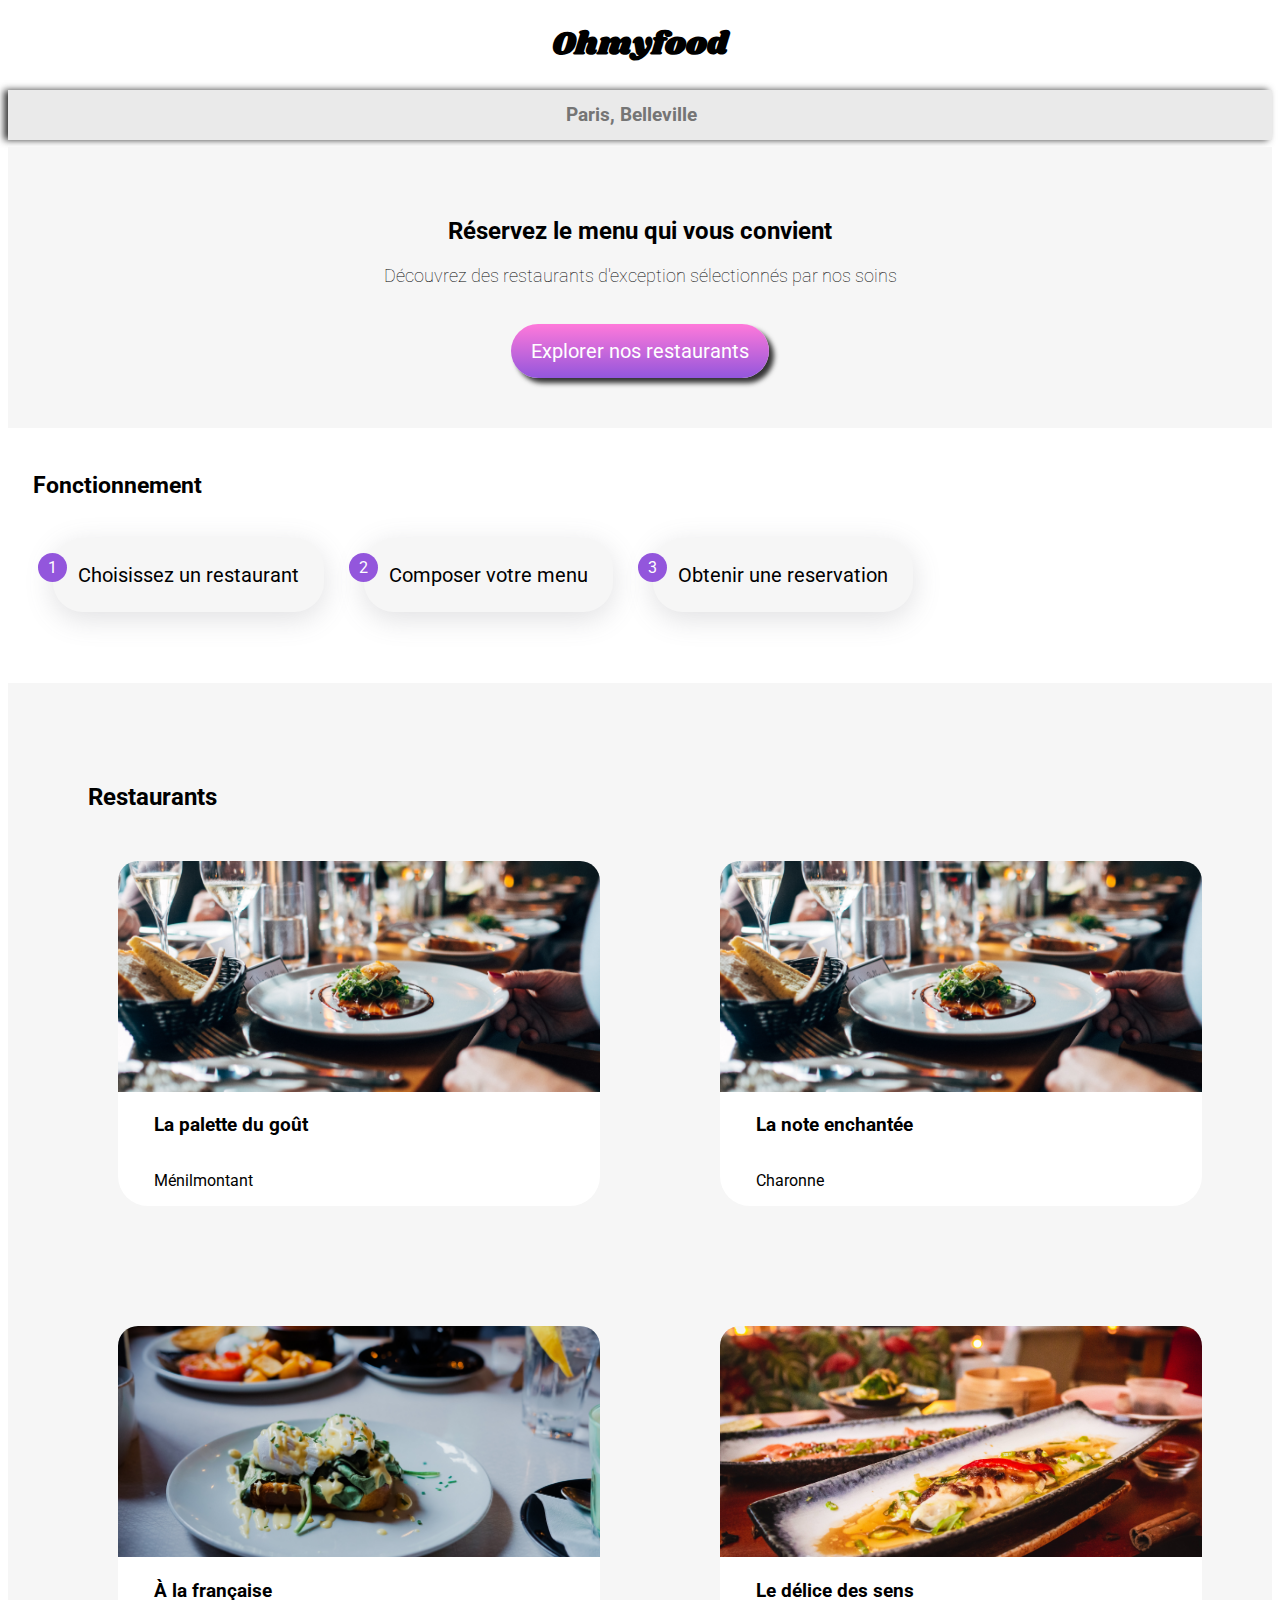
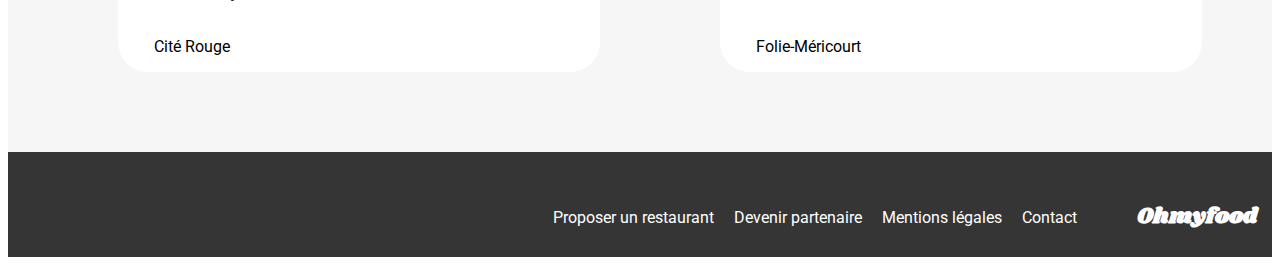
==== index.html @ d7c86b3a "Projet au 16/05" ====
<!DOCTYPE html>
<html lang="fr">
<head>
    <meta charset="UTF-8">
    <meta name="viewport" content="width=device-width, initial-scale=1.0">
    <title>OhmyFood</title>

    <link rel="preconnect" href="https://fonts.googleapis.com">
<link rel="preconnect" href="https://fonts.gstatic.com" crossorigin>
<link href="https://fonts.googleapis.com/css2?family=Roboto&display=swap" rel="stylesheet">
<meta name="viewport" content="width=device-width, initial-scale=1.0">
    
    <link rel="preconnect" href="https://fonts.googleapis.com">
    <link rel="preconnect" href="https://fonts.gstatic.com" crossorigin>
    <link href="https://fonts.googleapis.com/css2?family=Shrikhand&display=swap" rel="stylesheet">  
    <link rel="preconnect" href="https://fonts.googleapis.com">
<link rel="preconnect" href="https://fonts.gstatic.com" crossorigin>
<link href="https://fonts.googleapis.com/css2?family=Roboto:wght@100;300;400;500;700;900&display=swap" rel="stylesheet">

<link rel="stylesheet" href="https://cdnjs.cloudflare.com/ajax/libs/font-awesome/6.2.1/css/all.min.css"
        integrity="sha512-MV7K8+y+gLIBoVD59lQIYicR65iaqukzvf/nwasF0nqhPay5w/9lJmVM2hMDcnK1OnMGCdVK+iQrJ7lzPJQd1w=="
        crossorigin="anonymous" referrerpolicy="no-referrer" >
<link href="style/main.css" rel="stylesheet">

</head>


<body>
<header class="header">

<h1 class="header__maintitle">Ohmyfood</h1>

<nav class="navigation"> 
    <form class="navigation__searchBar">
       
            <div class="navigation__searchBar__icon"> <i class="fa-solid fa-location-dot"></i></div>
            <input class="navigation__searchBar__recherche" type="search"  id="site-search" name="q" placeholder="Paris, Belleville"/>
    </form>
</nav>
</header>


<main>

<section class="reservation">
  <h2 class="reservation__title">Réservez le menu qui vous convient</h2>
  <p class="reservation__txt"> Découvrez des restaurants d'exception sélectionnés par nos soins</p>
  <button class="reservation__btn">Explorer nos restaurants</button> 

</section>


<section class="fonctionnement">
    <h2 class="fonctionnement__titre"> Fonctionnement</h2>

    <ol class="liste">  
        <li class="liste__item">
                <button class="btn" type="button">
                <i class="fa-solid fa-mobile-screen-button"></i>
                Choisissez un restaurant
            </button>
        </li>
        <li class="liste__item">
            <button class="btn" type="button">
                <i class="fa-solid fa-list"></i>
                Composer votre menu
            </button>
        </li>
        <li class="liste__item">
            <button class="btn" type="button">
                <span class="pruple">  
                <i class="fa-solid fa-shop" style="color:#7b38d8";> </i>
                </span>     
                Obtenir une reservation
            </button>
        </li>
    </ol>
</section>



<section class="restaurants">
    <h2 class="restaurants__titre"> Restaurants</h2>
    <div class="restaurants__cartes">
    <!--RESTO-->
    <a href="./menus/menu_1.html">
        <article class="card">
            <img class="card__img" src="images/restaurants/jay-wennington-N_Y88TWmGwA-unsplash.jpg" alt="Photo d'un menu">
            <div class="card__content">
                <div class="card__content__txt">
                    <h3>La palette du goût </h3>
                    <p>Ménilmontant</p>
                </div>
                <div class="card__content__icon">
                    <i class="fa-regular fa-heart"></i>
                    <i class="fa-solid fa-heart"></i>
                    </div>
            </div>
            
        </article>
    </a>

    <!--RESTO-->
    <a href="menus/menu_1.html">
        <article class="card">
            <img class="card__img" src="images/restaurants/jay-wennington-N_Y88TWmGwA-unsplash.jpg" alt="Photo d'un menu">
            <div class="card__content">
                <div class="card__content__txt">
                    <h3> La note enchantée </h3>
                    <p>Charonne</p>
                </div>
                <div class="card__content__icon">
                    <i class="fa-solid fa-heart"></i>
                      <i class="fa-regular fa-heart"></i> 
                    </div>
            </div>
            
        </article>
    </a>

    <!--RESTO-->
    <a href="#">
        <article class="card">
            <img  class="card__img" src="images/restaurants/toa-heftiba-DQKerTsQwi0-unsplash.jpg" alt="Photo d'un menu">
            <div class="card__content">
                <div class="card__content__txt">
                    <h3>À la française</h3>
                    <p> Cité Rouge</p>
                </div>
                <div class="card__content__icon">
                   <i class="fa-regular fa-heart"></i>
                    </div>
            </div>
            
        </article>
    </a>

    
    <!--RESTO-->
    <a href="#">
        <article class="card">
            <img class="card__img" src="images/restaurants/louis-hansel-shotsoflouis-qNBGVyOCY8Q-unsplash.jpg" alt="Photo d'un menu">
            <div class="card__content">
                <div class="card__content__txt">
                    <h3>Le délice des sens </h3>
                    <p> Folie-Méricourt </p>
                </div>
                <div class="card__content__icon">
                    <i class="fa-regular fa-heart"></i>
                    </div>
            </div>
            
        </article>
    </a>

    </div>
</section>


</main>



<footer class="footer">
    <h2 class="footer__titre"> Ohmyfood</h2>
<ul class="footer__liste">

    <li>
        <a href="#"><i class="fa-solid fa-utensils"></i> Proposer un restaurant</a>
    </li>
    <li> <i class="fa-regular fa-handshake "></i> Devenir partenaire</li>
    <li> Mentions légales </li>
    <li> Contact</li>

</ul>


</footer>


</body>
---- style/main.css ----
.header {
  margin: 0;
}
.header__maintitle {
  font-family: "Shrikhand", sans-serif;
  text-align: center;
}

/***   box-shadow: outset -4px 0px 17px 1px #353535;****/
.navigation {
  display: flex;
  justify-content: center;
  background-color: #EAEAEA;
  box-shadow: -4px 0px 7px #353535;
  width: 100%;
  margin-bottom: 7px;
}
.navigation__searchBar {
  display: flex;
  flex-direction: row;
  align-items: center;
}
.navigation__searchBar__recherche {
  position: relative;
  border-style: none;
  height: 50px;
  font-size: larger;
  font-weight: bold;
  color: black;
  text-align: center;
  background-color: #EAEAEA;
}

/*FOOTER*/
.footer {
  display: flex;
  flex-direction: column;
  justify-content: left;
  height: 200px;
  background-color: #353535;
}
.footer__titre {
  font-family: "Shrikhand", sans-serif;
  color: white;
}
.footer__liste {
  list-style: none;
  color: white;
  font-family: "Roboto", sans-serif;
}

@media (min-width: 768px) {
  .footer {
    padding-bottom: 5px;
    height: 100px;
    display: flex;
    flex-direction: row-reverse;
    justify-content: right;
    align-items: last baseline;
    gap: 60px;
  }
  .footer__titre {
    display: flex;
    padding-right: 15px;
    align-items: center;
    justify-content: center;
    font-size: 22px;
  }
  .footer__liste {
    display: flex;
    flex-direction: row;
    gap: 20px;
  }
}
* {
  font-family: "Roboto", sans-serif;
  color: inherit;
  text-decoration: none;
}

.reservation {
  background-color: #F6F6F6;
  text-align: center;
  padding: 50px;
}
.reservation__title {
  font-weight: bolder;
  padding: 0px 50px 0px 50px;
}
.reservation__txt {
  font-size: 18px;
  font-weight: lighter;
  padding: 0px 20px 20px 20px;
}
.reservation__btn {
  font-size: 20px;
  color: white;
  border: none;
  border-radius: 90px;
  background: linear-gradient(180deg, #FF79DA, #9356DC);
  padding: 15px 20px;
  box-shadow: 5px 5px 5px #353535;
  transition: 2s;
}
.reservation__btn:hover {
  filter: brightness(50% M);
  opacity: 0.7;
}

/*Fonctionnement*/
.fonctionnement {
  background-color: white;
  padding: 25px;
}
.fonctionnement__titre {
  font-style: "roboto", sans-serif;
  font-weight: bolder;
  font-size: 23px;
}
.fonctionnement .liste {
  list-style-type: decimal;
  padding-left: 0px;
}
.fonctionnement .liste__item::before {
  position: absolute;
  left: -15px;
  top: 15px;
  background-color: #9356DC;
  border-radius: 20px;
  color: #fff;
  content: counter(nbr);
  padding: 5px 10px;
}
.fonctionnement .liste__item {
  position: relative;
  list-style-type: none;
  counter-increment: nbr;
}
.fonctionnement .liste__item__button {
  font-size: 18px;
  background-color: #7b38d8;
  border-radius: 10px;
  border: solid;
}
.fonctionnement .liste button {
  width: 100%;
  border: none;
  border-radius: 30px;
  background-color: #F6F6F6;
  box-shadow: rgba(100, 100, 111, 0.2) 0px 7px 29px 0px;
  margin-bottom: 10px;
  padding: 25px;
  font-size: 20px;
  transition: 1s;
  transition-property: calc(background-color);
}
.fonctionnement .liste button:hover {
  background-color: rgba(146, 86, 220, 0.3725490196);
}

/*RESTAURANT*/
v .restaurants {
  background-color: #F6F6F6;
  display: flex;
  flex-direction: column;
  justify-content: left;
}
v .restaurants__titre {
  margin: 30px;
  font-size: 25px;
  font-weight: 900;
}

.new {
  display: inline-block;
  color: #3b8468;
  background-color: #99E2D0;
  padding: 2px 5px 2px 5px;
  z-index: 2;
  position: relative;
  top: 35px;
  left: 80%;
}

.card {
  margin: 30px 30px 30px 30px;
  background-color: white;
  border-radius: 30px;
}
.card__img {
  z-index: 1;
  height: 60%;
  width: 100%;
  -o-object-fit: cover;
     object-fit: cover;
  height: 231px;
  border-top-left-radius: 20px;
  border-top-right-radius: 20px;
}
.card__content {
  height: 40%;
  display: flex;
  flex-direction: row;
  justify-content: space-around;
  width: 100%;
}
.card__content__txt {
  flex-direction: column;
  display: flex;
  justify-content: left;
  width: 70%;
}
.card__content__txt__h3 {
  font-weight: 800;
}
.card__content__icon {
  font-size: 20px;
  display: flex;
  justify-content: center;
  align-items: center;
}
.card .fa-solid, .card .fas {
  background: linear-gradient(180deg, #FF79DA, #9356DC);
  background-clip: text;
  -webkit-background-clip: text;
  -webkit-text-fill-color: transparent;
  position: static;
  opacity: 0;
}
.card .fa-regular, .card .far {
  font-size: 20px;
  position: absolute;
  transition: 2s;
  opacity: 1;
}

@media (min-width: 768px) {
  .fonctionnement {
    padding: 25px;
  }
  .fonctionnement__titre {
    font-style: "roboto", sans-serif;
    font-weight: bolder;
    font-size: 23px;
  }
  .fonctionnement .liste {
    list-style-type: decimal;
    padding-left: 0px;
    display: flex;
    flex-direction: row;
  }
  .fonctionnement .liste__item::before {
    position: absolute;
    left: -15px;
    top: 15px;
    background-color: #9356DC;
    border-radius: 20px;
    color: #fff;
    content: counter(nbr);
    padding: 5px 10px;
  }
  .fonctionnement .liste__item {
    margin: 20px;
    position: relative;
    list-style-type: none;
    counter-increment: nbr;
    gap: 15px;
  }
  .fonctionnement .liste button {
    width: 100%;
    border: none;
    border-radius: 30px;
    background-color: #F6F6F6;
    box-shadow: rgba(100, 100, 111, 0.2) 0px 7px 29px 0px;
    margin-bottom: 10px;
    padding: 25px;
    font-size: 20px;
  }
  .restaurants {
    background-color: #F6F6F6;
    padding: 80px 40px 20px 80px;
  }
  .restaurants__titre {
    text-align: left;
    display: flex;
    justify-content: left;
  }
  .restaurants__cartes {
    display: grid;
    grid-template-columns: 1fr 1fr;
    width: 100%;
    gap: 60px;
    flex-wrap: wrap;
    padding-bottom: 30px;
  }
}
* {
  font-family: "Roboto", sans-serif;
  color: inherit;
  text-decoration: none;
}

.header-resto {
  position: static;
  z-index: 3;
}
.header-resto a {
  position: absolute;
  top: 35px;
  left: 35px;
}
.header-resto__fa-solid, .header-resto .fas {
  font-size: 20px;
  font-weight: 900;
}

.blackheart {
  font-size: 20px;
  position: absolute;
  opacity: 1;
  border: none;
  background-color: transparent;
}

.pinkheart {
  background: linear-gradient(180deg, #FF79DA, #9356DC);
  background-clip: text;
  -webkit-background-clip: text;
  -webkit-text-fill-color: transparent;
  position: absolute;
  border: none;
  font-size: 20px;
  opacity: 0;
}

.pinkheart:focus {
  opacity: 1;
}

.window {
  width: 100%;
}
.window__img {
  width: 100%;
  height: auto;
  -o-object-fit: cover;
     object-fit: cover;
}

.main {
  height: 100%;
  background-color: #F6F6F6;
}

.presentation {
  z-index: 2;
  position: relative;
  top: -80px;
  flex-direction: column;
  background-color: #F6F6F6;
  border: none;
  border-top-left-radius: 50px;
  border-top-right-radius: 50px;
}

.title {
  display: flex;
  flex-direction: row;
  justify-content: space-around;
  align-items: center;
}

.restoname {
  font-family: "Shrikhand", sans-serif;
  text-align: center;
  font-size: 28px;
}

.categorie {
  display: inline;
  font-weight: lighter;
}

.border {
  width: 50px;
  border-style: none;
  border-bottom: solid 2px #99E2D0;
}

.carde {
  margin: 20px;
  border: none;
  background-color: white;
  border-radius: 30px;
  padding: 10px 20px 10px 20px;
  display: flex;
  justify-content: space-between;
  box-shadow: 5px 5px 3px #EAEAEA;
}
.carde__plat {
  font-weight: bolder;
}
.carde__description {
  display: flex;
  flex-direction: column;
}

.plat {
  font-weight: 900;
}

.commander {
  background-color: #F6F6F6;
  display: flex;
  justify-content: center;
  align-items: center;
  position: relative;
  bottom: -80px;
}
.commander__btn {
  position: relative;
  bottom: 50px;
  margin: 50px;
  font-size: 20px;
  color: white;
  border: none;
  border-radius: 90px;
  background: linear-gradient(180deg, #FF79DA, #9356DC);
  padding: 15px 20px;
  box-shadow: 5px 5px 5px #353535;
  transition: 2s;
}
.commander__btn:hover {
  filter: brightness(50% M);
  opacity: 0.7;
}
@media (min-width: 768px) {
  .commander .main {
    width: 768px;
  }
  .commander .window {
    width: 100%;
    height: 383px;
  }
  .commander .window__img {
    width: 100%;
    -o-object-fit: cover;
       object-fit: cover;
  }
}/*# sourceMappingURL=main.css.map */
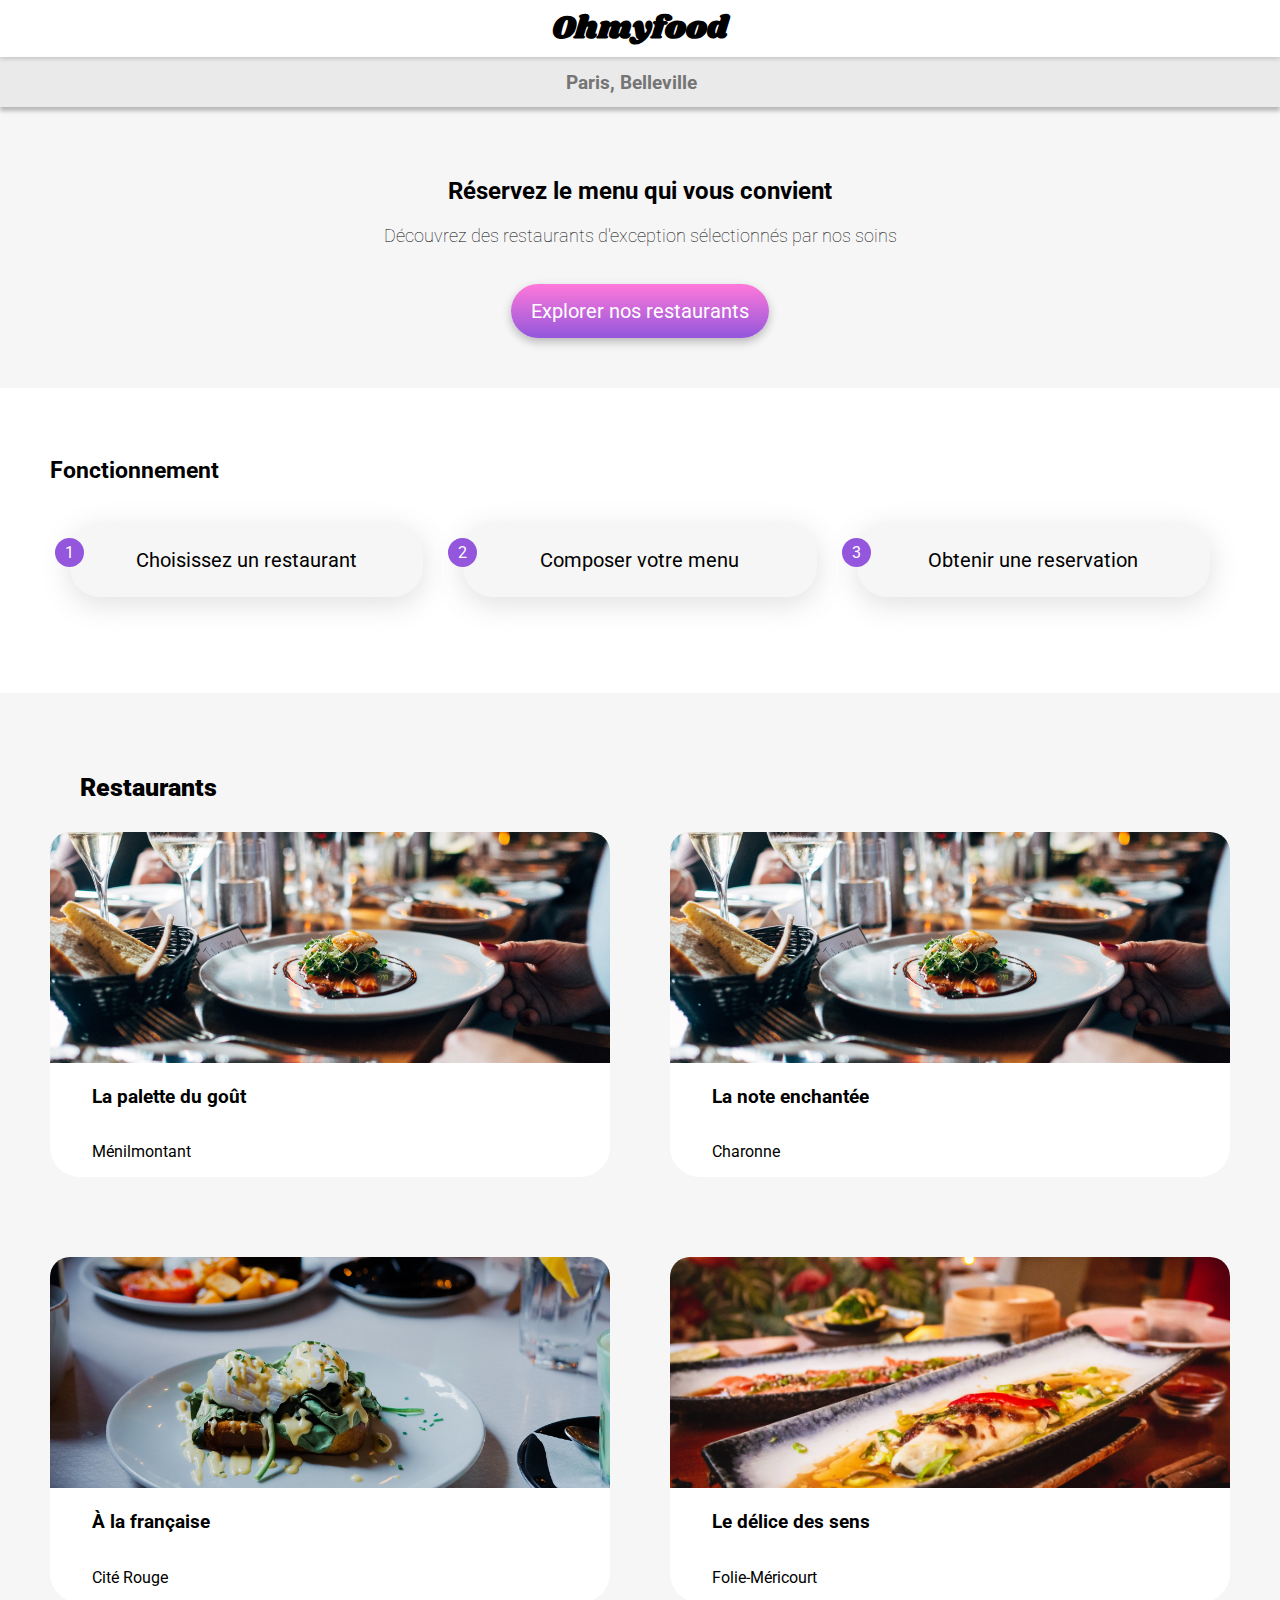
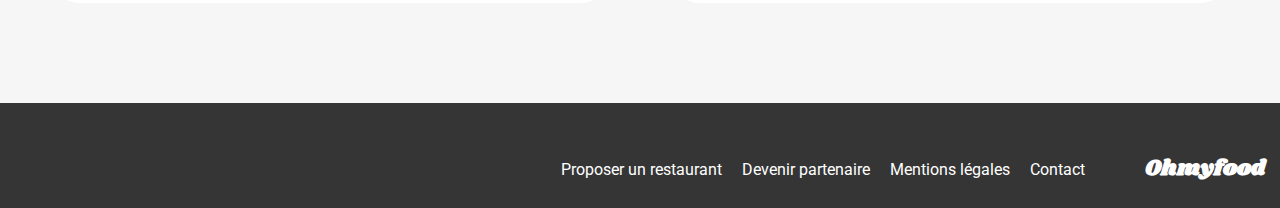
==== commit fde8a87d: "PROJET au 0 02/06 - loader et mise en page à finaliser" ====
--- a/index.html
+++ b/index.html
@@ -26,156 +26,151 @@
 
 
 <body>
-<header class="header">
-
-<h1 class="header__maintitle">Ohmyfood</h1>
-
-<nav class="navigation"> 
-    <form class="navigation__searchBar">
-       
-            <div class="navigation__searchBar__icon"> <i class="fa-solid fa-location-dot"></i></div>
-            <input class="navigation__searchBar__recherche" type="search"  id="site-search" name="q" placeholder="Paris, Belleville"/>
-    </form>
-</nav>
-</header>
-
-
-<main>
-
-<section class="reservation">
-  <h2 class="reservation__title">Réservez le menu qui vous convient</h2>
-  <p class="reservation__txt"> Découvrez des restaurants d'exception sélectionnés par nos soins</p>
-  <button class="reservation__btn">Explorer nos restaurants</button> 
-
-</section>
-
-
-<section class="fonctionnement">
-    <h2 class="fonctionnement__titre"> Fonctionnement</h2>
-
-    <ol class="liste">  
-        <li class="liste__item">
+    <header class="header">
+        <h1 class="header__maintitle">Ohmyfood</h1>
+    </header>
+    <main>
+    <div class="navigation"> 
+        <form class="navigation__searchBar">
+           
+                <div class="navigation__searchBar__icon"> <i class="fa-solid fa-location-dot"></i></div>
+                <input class="navigation__searchBar__recherche" type="search"  id="site-search" name="q" placeholder="Paris, Belleville"/>
+        </form>
+    </div>
+    <section class="reservation">
+      <h2 class="reservation__title">Réservez le menu qui vous convient</h2>
+      <p class="reservation__txt"> Découvrez des restaurants d'exception sélectionnés par nos soins</p>
+      <button class="reservation__btn">Explorer nos restaurants</button> 
+    
+    </section>
+    
+    
+    <section class="fonctionnement">
+        <h2 class="fonctionnement__titre"> Fonctionnement</h2>
+    
+        <ol class="liste">  
+            <li class="liste__item">
+                    <button class="btn" type="button">
+                    <i class="fa-solid fa-mobile-screen-button"></i>
+                    Choisissez un restaurant
+                </button>
+            </li>
+            <li class="liste__item">
                 <button class="btn" type="button">
-                <i class="fa-solid fa-mobile-screen-button"></i>
-                Choisissez un restaurant
-            </button>
+                    <i class="fa-solid fa-list"></i>
+                    Composer votre menu
+                </button>
+            </li>
+            <li class="liste__item">
+                <button class="btn" type="button">
+                    <span class="pruple">  
+                    <i class="fa-solid fa-shop" style="color:#7b38d8";> </i>
+                    </span>     
+                    Obtenir une reservation
+                </button>
+            </li>
+        </ol>
+    </section>
+    
+    
+    
+    <section class="restaurants">
+        <h2 class="restaurants__titre"> Restaurants</h2>
+        <div class="restaurants__cartes">
+        <!--RESTO-->
+        <a href="./menus/menu_1.html" target="_blank">
+            <article class="card">
+                <img class="card__img" src="images/restaurants/jay-wennington-N_Y88TWmGwA-unsplash.jpg" alt="Photo d'un menu">
+                <div class="card__content">
+                    <div class="card__content__txt">
+                        <h3>La palette du goût </h3>
+                        <p>Ménilmontant</p>
+                    </div>
+                    <div class="card__content__icon">
+                        <i class="fa-regular fa-heart"></i>
+                        <i class="fa-solid fa-heart"></i>
+                        </div>
+                </div>
+                
+            </article>
+        </a>
+    
+        <!--RESTO-->
+        <a href="menus//note_enchantee.html">
+            <article class="card">
+                <img class="card__img" src="images/restaurants/jay-wennington-N_Y88TWmGwA-unsplash.jpg" alt="Photo d'un menu">
+                <div class="card__content">
+                    <div class="card__content__txt">
+                        <h3> La note enchantée </h3>
+                        <p>Charonne</p>
+                    </div>
+                    <div class="card__content__icon">
+                        <i class="fa-solid fa-heart"></i>
+                          <i class="fa-regular fa-heart"></i> 
+                        </div>
+                </div>
+                
+            </article>
+        </a>
+    
+        <!--RESTO-->
+        <a href="#">
+            <article class="card">
+                <img  class="card__img" src="images/restaurants/toa-heftiba-DQKerTsQwi0-unsplash.jpg" alt="Photo d'un menu">
+                <div class="card__content">
+                    <div class="card__content__txt">
+                        <h3>À la française</h3>
+                        <p> Cité Rouge</p>
+                    </div>
+                    <div class="card__content__icon">
+                       <i class="fa-regular fa-heart"></i>
+                        </div>
+                </div>
+                
+            </article>
+        </a>
+    
+        
+        <!--RESTO-->
+        <a href="#">
+            <article class="card">
+                <img class="card__img" src="images/restaurants/louis-hansel-shotsoflouis-qNBGVyOCY8Q-unsplash.jpg" alt="Photo d'un menu">
+                <div class="card__content">
+                    <div class="card__content__txt">
+                        <h3>Le délice des sens </h3>
+                        <p> Folie-Méricourt </p>
+                    </div>
+                    <div class="card__content__icon">
+                        <i class="fa-regular fa-heart"></i>
+                        </div>
+                </div>
+                
+            </article>
+        </a>
+    
+        </div>
+    </section>
+    
+    
+    </main>
+    
+    
+    
+    <footer class="footer">
+        <h2 class="footer__titre"> Ohmyfood</h2>
+    <ul class="footer__liste">
+    
+        <li>
+            <a href="#"><i class="fa-solid fa-utensils"></i> Proposer un restaurant</a>
         </li>
-        <li class="liste__item">
-            <button class="btn" type="button">
-                <i class="fa-solid fa-list"></i>
-                Composer votre menu
-            </button>
-        </li>
-        <li class="liste__item">
-            <button class="btn" type="button">
-                <span class="pruple">  
-                <i class="fa-solid fa-shop" style="color:#7b38d8";> </i>
-                </span>     
-                Obtenir une reservation
-            </button>
-        </li>
-    </ol>
-</section>
-
-
-
-<section class="restaurants">
-    <h2 class="restaurants__titre"> Restaurants</h2>
-    <div class="restaurants__cartes">
-    <!--RESTO-->
-    <a href="./menus/menu_1.html">
-        <article class="card">
-            <img class="card__img" src="images/restaurants/jay-wennington-N_Y88TWmGwA-unsplash.jpg" alt="Photo d'un menu">
-            <div class="card__content">
-                <div class="card__content__txt">
-                    <h3>La palette du goût </h3>
-                    <p>Ménilmontant</p>
-                </div>
-                <div class="card__content__icon">
-                    <i class="fa-regular fa-heart"></i>
-                    <i class="fa-solid fa-heart"></i>
-                    </div>
-            </div>
-            
-        </article>
-    </a>
-
-    <!--RESTO-->
-    <a href="menus/menu_1.html">
-        <article class="card">
-            <img class="card__img" src="images/restaurants/jay-wennington-N_Y88TWmGwA-unsplash.jpg" alt="Photo d'un menu">
-            <div class="card__content">
-                <div class="card__content__txt">
-                    <h3> La note enchantée </h3>
-                    <p>Charonne</p>
-                </div>
-                <div class="card__content__icon">
-                    <i class="fa-solid fa-heart"></i>
-                      <i class="fa-regular fa-heart"></i> 
-                    </div>
-            </div>
-            
-        </article>
-    </a>
-
-    <!--RESTO-->
-    <a href="#">
-        <article class="card">
-            <img  class="card__img" src="images/restaurants/toa-heftiba-DQKerTsQwi0-unsplash.jpg" alt="Photo d'un menu">
-            <div class="card__content">
-                <div class="card__content__txt">
-                    <h3>À la française</h3>
-                    <p> Cité Rouge</p>
-                </div>
-                <div class="card__content__icon">
-                   <i class="fa-regular fa-heart"></i>
-                    </div>
-            </div>
-            
-        </article>
-    </a>
-
+        <li> <i class="fa-regular fa-handshake "></i> Devenir partenaire</li>
+        <li> Mentions légales </li>
+        <li> Contact</li>
     
-    <!--RESTO-->
-    <a href="#">
-        <article class="card">
-            <img class="card__img" src="images/restaurants/louis-hansel-shotsoflouis-qNBGVyOCY8Q-unsplash.jpg" alt="Photo d'un menu">
-            <div class="card__content">
-                <div class="card__content__txt">
-                    <h3>Le délice des sens </h3>
-                    <p> Folie-Méricourt </p>
-                </div>
-                <div class="card__content__icon">
-                    <i class="fa-regular fa-heart"></i>
-                    </div>
-            </div>
-            
-        </article>
-    </a>
-
-    </div>
-</section>
-
-
-</main>
-
-
-
-<footer class="footer">
-    <h2 class="footer__titre"> Ohmyfood</h2>
-<ul class="footer__liste">
-
-    <li>
-        <a href="#"><i class="fa-solid fa-utensils"></i> Proposer un restaurant</a>
-    </li>
-    <li> <i class="fa-regular fa-handshake "></i> Devenir partenaire</li>
-    <li> Mentions légales </li>
-    <li> Contact</li>
-
-</ul>
-
-
-</footer>
-
-
-</body>+    </ul>
+    
+    
+    </footer>
+    
+    
+    </body>--- a/style/main.css
+++ b/style/main.css
@@ -1,19 +1,66 @@
+#article_1, #article_4, #article_7 {
+  animation: apparition 600ms ease-in;
+}
+
+#article_2, #article_5, #article_8 {
+  animation: apparition 1.2s ease-in;
+}
+
+#article_3, #article_6, #article_9 {
+  animation: apparition 1.8s ease-in;
+}
+
+#article_10 {
+  animation: apparition 2.4s ease-in;
+}
+
+@keyframes spin {
+  0% {
+    transform: rotate(0deg);
+  }
+  100% {
+    transform: rotate(360deg);
+  }
+}
+@keyframes effet-opacity {
+  0% {
+    opacity: 0;
+  }
+  100% {
+    opacity: 1;
+  }
+}
+@keyframes apparition {
+  0% {
+    opacity: 0;
+    transform: translateY(20px);
+  }
+  to {
+    opacity: 1;
+    transform: translateY(0);
+  }
+} 
 .header {
+  position: relative;
+  z-index: 1;
   margin: 0;
+  box-shadow: 0px 2px 4px 0px rgba(0, 0, 0, 0.15);
 }
 .header__maintitle {
   font-family: "Shrikhand", sans-serif;
   text-align: center;
+  margin: 0;
+  padding: 5px;
 }
 
 /***   box-shadow: outset -4px 0px 17px 1px #353535;****/
 .navigation {
+  position: relative;
   display: flex;
   justify-content: center;
   background-color: #EAEAEA;
-  box-shadow: -4px 0px 7px #353535;
   width: 100%;
-  margin-bottom: 7px;
+  box-shadow: 0px 4px 4px 0px rgba(0, 0, 0, 0.25);
 }
 .navigation__searchBar {
   display: flex;
@@ -72,6 +119,10 @@
     gap: 20px;
   }
 }
+body {
+  margin: 0;
+}
+
 * {
   font-family: "Roboto", sans-serif;
   color: inherit;
@@ -99,7 +150,7 @@
   border-radius: 90px;
   background: linear-gradient(180deg, #FF79DA, #9356DC);
   padding: 15px 20px;
-  box-shadow: 5px 5px 5px #353535;
+  box-shadow: 0px 4px 10px 0px rgba(0, 0, 0, 0.25);
   transition: 2s;
 }
 .reservation__btn:hover {
@@ -159,13 +210,11 @@
 }
 
 /*RESTAURANT*/
-v .restaurants {
+.restaurants {
+  padding: 25px;
   background-color: #F6F6F6;
-  display: flex;
-  flex-direction: column;
-  justify-content: left;
-}
-v .restaurants__titre {
+}
+.restaurants__titre {
   margin: 30px;
   font-size: 25px;
   font-weight: 900;
@@ -183,9 +232,9 @@
 }
 
 .card {
-  margin: 30px 30px 30px 30px;
   background-color: white;
   border-radius: 30px;
+  margin-bottom: 20px;
 }
 .card__img {
   z-index: 1;
@@ -236,7 +285,7 @@
 
 @media (min-width: 768px) {
   .fonctionnement {
-    padding: 25px;
+    padding: 50px;
   }
   .fonctionnement__titre {
     font-style: "roboto", sans-serif;
@@ -244,10 +293,8 @@
     font-size: 23px;
   }
   .fonctionnement .liste {
-    list-style-type: decimal;
     padding-left: 0px;
     display: flex;
-    flex-direction: row;
   }
   .fonctionnement .liste__item::before {
     position: absolute;
@@ -265,6 +312,7 @@
     list-style-type: none;
     counter-increment: nbr;
     gap: 15px;
+    width: 33%;
   }
   .fonctionnement .liste button {
     width: 100%;
@@ -278,7 +326,7 @@
   }
   .restaurants {
     background-color: #F6F6F6;
-    padding: 80px 40px 20px 80px;
+    padding: 50px;
   }
   .restaurants__titre {
     text-align: left;
@@ -314,6 +362,48 @@
   font-weight: 900;
 }
 
+#article_1, #article_4, #article_7 {
+  animation: apparition 600ms ease-in;
+}
+
+#article_2, #article_5, #article_8 {
+  animation: apparition 1.2s ease-in;
+}
+
+#article_3, #article_6, #article_9 {
+  animation: apparition 1.8s ease-in;
+}
+
+#article_10 {
+  animation: apparition 2.4s ease-in;
+}
+
+@keyframes spin {
+  0% {
+    transform: rotate(0deg);
+  }
+  100% {
+    transform: rotate(360deg);
+  }
+}
+@keyframes effet-opacity {
+  0% {
+    opacity: 0;
+  }
+  100% {
+    opacity: 1;
+  }
+}
+@keyframes apparition {
+  0% {
+    opacity: 0;
+    transform: translateY(20px);
+  }
+  to {
+    opacity: 1;
+    transform: translateY(0);
+  }
+} 
 .blackheart {
   font-size: 20px;
   position: absolute;
@@ -341,7 +431,6 @@
   width: 100%;
 }
 .window__img {
-  width: 100%;
   height: auto;
   -o-object-fit: cover;
      object-fit: cover;
@@ -353,6 +442,7 @@
 }
 
 .presentation {
+  padding: 20px;
   z-index: 2;
   position: relative;
   top: -80px;
@@ -361,6 +451,10 @@
   border: none;
   border-top-left-radius: 50px;
   border-top-right-radius: 50px;
+  max-width: 1058px;
+  margin: 0 auto;
+  position: relative;
+  top: -80px;
 }
 
 .title {
@@ -387,24 +481,94 @@
   border-bottom: solid 2px #99E2D0;
 }
 
+.plat {
+  font-weight: bolder;
+}
+
 .carde {
-  margin: 20px;
-  border: none;
   background-color: white;
   border-radius: 30px;
-  padding: 10px 20px 10px 20px;
   display: flex;
   justify-content: space-between;
+  display: flex;
+  background-color: white;
+  width: 100%;
+  overflow: hidden;
+  margin: 20px;
   box-shadow: 5px 5px 3px #EAEAEA;
 }
-.carde__plat {
-  font-weight: bolder;
-}
-.carde__description {
+.carde:hover .selectChoice {
+  margin: 0;
+  transition: all 0.5s;
+  cursor: pointer;
+}
+.carde .selectChoice {
+  display: flex;
+  justify-content: center;
+  background-color: #99E2D0;
+  color: white;
+  font-weight: bold;
+  font-size: 20px;
+  align-items: center;
+  border-radius: 0px 15px 15px 0px;
+  width: 50px;
+  margin-right: -60PX;
+}
+.carde:hover .selectChoice i {
+  animation: spin 1s;
+}
+.carde .description {
+  padding: 20px;
   display: flex;
   flex-direction: column;
-}
-
+  overflow: hidden;
+  justify-content: space-between;
+  padding: 0.5rem 0 0.5rem 1rem;
+}
+.carde .description:hover {
+  cursor: pointer;
+}
+.carde .price {
+  display: flex;
+  align-items: center;
+  display: flex;
+  justify-content: center;
+  width: 30px;
+  font-weight: bold;
+  align-items: flex-end;
+  padding: 0 0.5rem 0.5rem 0;
+  border-radius: 0px 15px 15px 0px;
+}
+.carde .price:hover {
+  cursor: pointer;
+}
+
+@keyframes spin {
+  0% {
+    transform: rotate(0deg);
+  }
+  100% {
+    transform: rotate(360deg);
+  }
+}
+@keyframes effet-opacity {
+  0% {
+    opacity: 0;
+  }
+  100% {
+    opacity: 1;
+  }
+}
+@keyframes apparition {
+  0% {
+    opacity: 0;
+    transform: translateY(20px);
+  }
+  to {
+    opacity: 1;
+    transform: translateY(0);
+  }
+}
 .plat {
   font-weight: 900;
 }
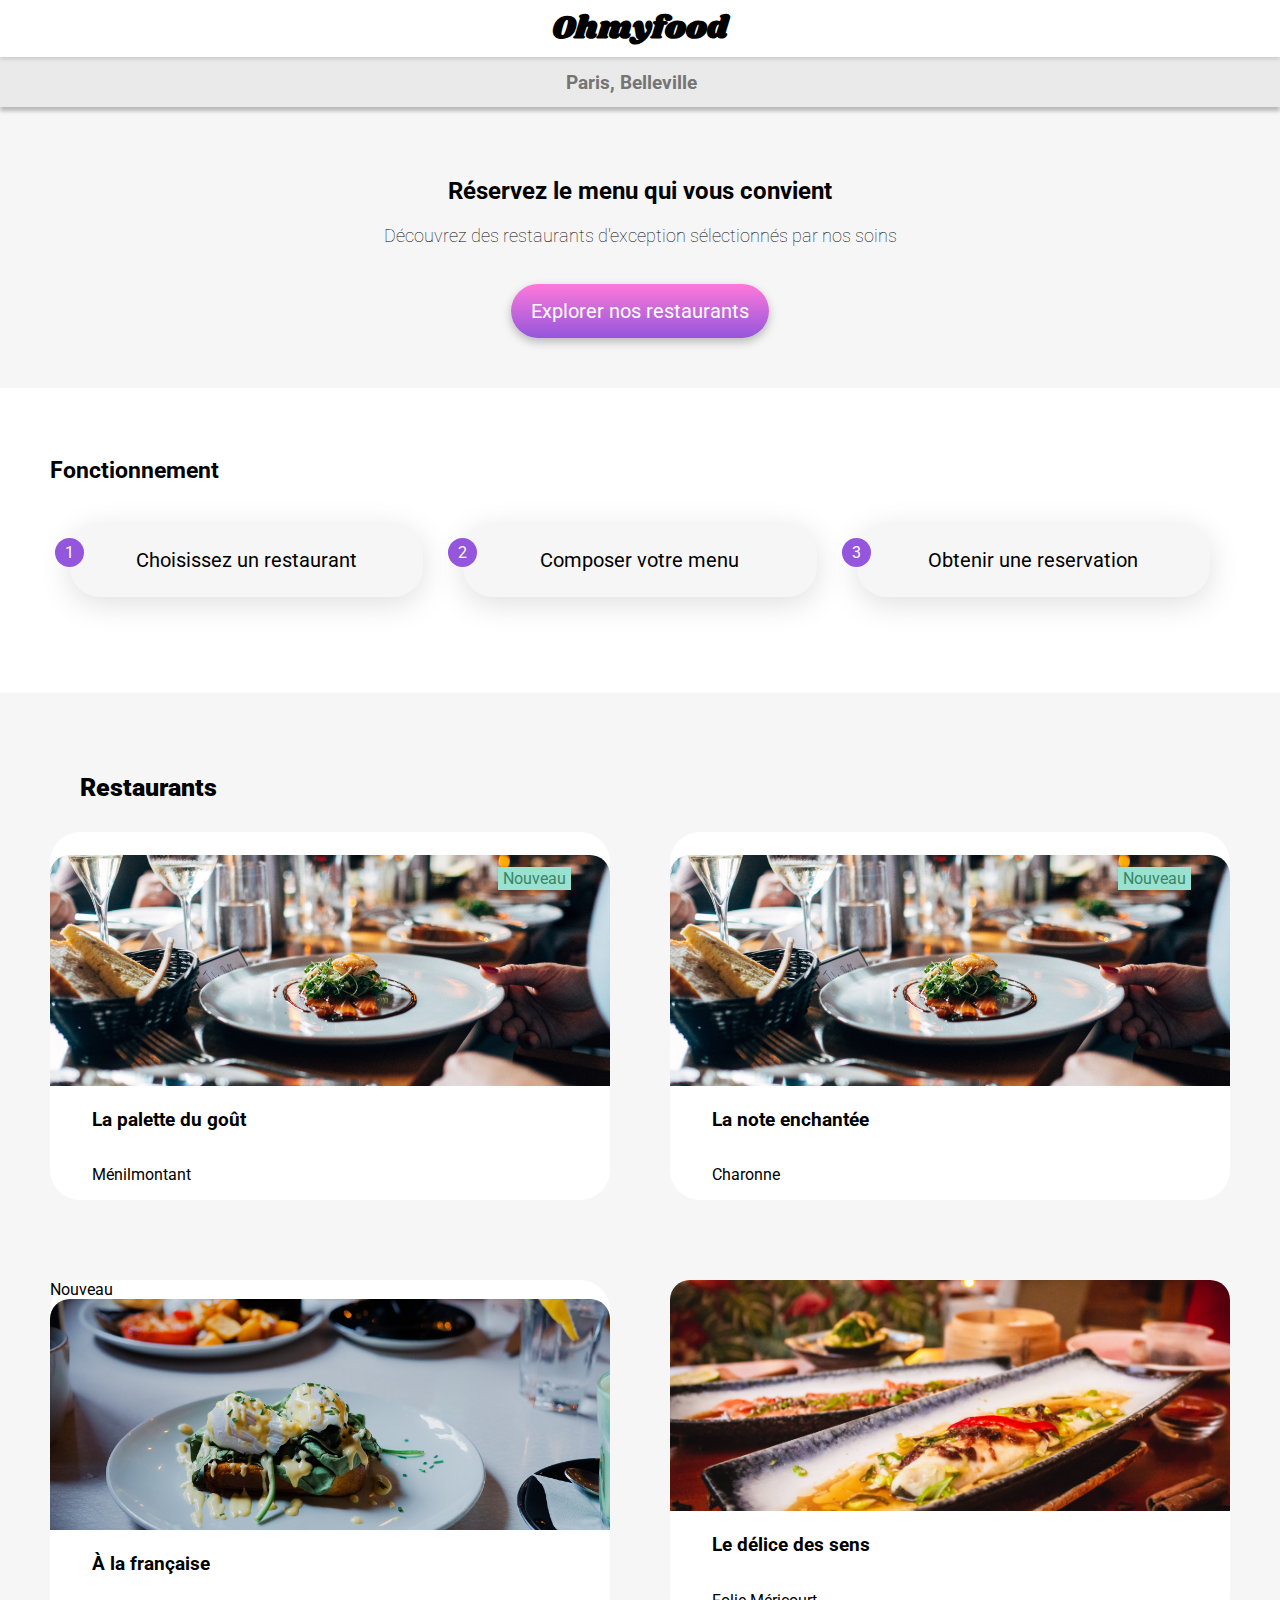
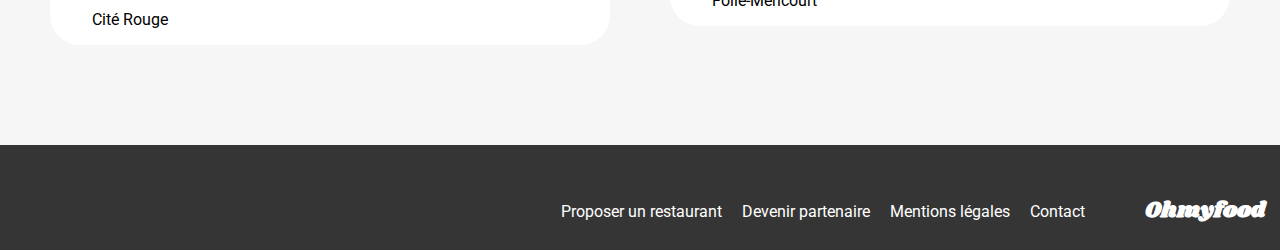
==== commit 8c40fdd9: "Projet le 18/06 avant soutenance" ====
--- a/index.html
+++ b/index.html
@@ -29,7 +29,24 @@
     <header class="header">
         <h1 class="header__maintitle">Ohmyfood</h1>
     </header>
+
+
+    <section class="loader">
+        <div class="loadericon">
+            <i class="fa-solid fa-utensils"></i>
+        </div>
+        <div class="brand">
+        
+            <span class="o">Oh</span>
+            <span class="m">my</span>
+            <span class="f">Food</span>
+            
+        </div>
+        
+            </section>
     <main>
+   
+ 
     <div class="navigation"> 
         <form class="navigation__searchBar">
            
@@ -78,8 +95,9 @@
         <h2 class="restaurants__titre"> Restaurants</h2>
         <div class="restaurants__cartes">
         <!--RESTO-->
-        <a href="./menus/menu_1.html" target="_blank">
-            <article class="card">
+        <a href="./menus/palette_gout.html">
+            <article class="card">  
+                    <span class="new"> Nouveau </span>
                 <img class="card__img" src="images/restaurants/jay-wennington-N_Y88TWmGwA-unsplash.jpg" alt="Photo d'un menu">
                 <div class="card__content">
                     <div class="card__content__txt">
@@ -87,44 +105,50 @@
                         <p>Ménilmontant</p>
                     </div>
                     <div class="card__content__icon">
-                        <i class="fa-regular fa-heart"></i>
-                        <i class="fa-solid fa-heart"></i>
-                        </div>
-                </div>
-                
-            </article>
-        </a>
-    
-        <!--RESTO-->
-        <a href="menus//note_enchantee.html">
+                        <button class="blackheart"><i class="fa-regular fa-heart"></i> </button>
+                        <button class="pinkheart"> <i class="fa-solid fa-heart"></i> </button>
+                    </div>
+                </div>
+                
+            </article>
+        </a>
+    
+        <!--RESTO-->
+        <a href="./menus/note_enchantee.html">
+             <article class="card">  
+                    <span class="new"> Nouveau </span>
+                <img class="card__img" src="images/restaurants/jay-wennington-N_Y88TWmGwA-unsplash.jpg" alt="Photo d'un menu">
+             <div class="card__content">
+                    <div class="card__content__txt">
+                    <h3>La note enchantée </h3>
+                    <p> Charonne</p>
+                    </div>
+             <div class="card__content__icon">
+                        <button class="blackheart"><i class="fa-regular fa-heart"></i> </button>
+                        <button class="pinkheart"> <i class="fa-solid fa-heart"></i> </button>
+                    </div>       
+                </div>
+                
+            </article>
+        </a>
+    
+        <!--RESTO-->
+        <a href="menus/a_la_francaise.html">
             <article class="card">
-                <img class="card__img" src="images/restaurants/jay-wennington-N_Y88TWmGwA-unsplash.jpg" alt="Photo d'un menu">
-                <div class="card__content">
-                    <div class="card__content__txt">
-                        <h3> La note enchantée </h3>
-                        <p>Charonne</p>
-                    </div>
-                    <div class="card__content__icon">
-                        <i class="fa-solid fa-heart"></i>
-                          <i class="fa-regular fa-heart"></i> 
-                        </div>
-                </div>
-                
-            </article>
-        </a>
-    
-        <!--RESTO-->
-        <a href="#">
-            <article class="card">
+                <div class="card__window">
+                <span class="card__nouveau">Nouveau</span>
                 <img  class="card__img" src="images/restaurants/toa-heftiba-DQKerTsQwi0-unsplash.jpg" alt="Photo d'un menu">
+                </div>
                 <div class="card__content">
                     <div class="card__content__txt">
                         <h3>À la française</h3>
                         <p> Cité Rouge</p>
                     </div>
                     <div class="card__content__icon">
-                       <i class="fa-regular fa-heart"></i>
-                        </div>
+                        <button class="blackheart"><i class="fa-regular fa-heart"></i> </button>
+                        <button class="pinkheart"> <i class="fa-solid fa-heart"></i> </button>
+                    </div>
+                        
                 </div>
                 
             </article>
@@ -132,7 +156,7 @@
     
         
         <!--RESTO-->
-        <a href="#">
+        <a href="menus/delices_sens.html">
             <article class="card">
                 <img class="card__img" src="images/restaurants/louis-hansel-shotsoflouis-qNBGVyOCY8Q-unsplash.jpg" alt="Photo d'un menu">
                 <div class="card__content">
@@ -141,8 +165,9 @@
                         <p> Folie-Méricourt </p>
                     </div>
                     <div class="card__content__icon">
-                        <i class="fa-regular fa-heart"></i>
-                        </div>
+                        <button class="blackheart"><i class="fa-regular fa-heart"></i> </button>
+                        <button class="pinkheart"> <i class="fa-solid fa-heart"></i> </button>
+                    </div>
                 </div>
                 
             </article>
@@ -160,12 +185,12 @@
         <h2 class="footer__titre"> Ohmyfood</h2>
     <ul class="footer__liste">
     
-        <li>
+        <li class="l1">
             <a href="#"><i class="fa-solid fa-utensils"></i> Proposer un restaurant</a>
         </li>
-        <li> <i class="fa-regular fa-handshake "></i> Devenir partenaire</li>
-        <li> Mentions légales </li>
-        <li> Contact</li>
+        <li class="l2"> <i class="fa-regular fa-handshake "></i> Devenir partenaire</li>
+        <li class="l3"> Mentions légales </li>
+        <li class="l4">Contact</li>
     
     </ul>
     
--- a/style/main.css
+++ b/style/main.css
@@ -129,6 +129,69 @@
   text-decoration: none;
 }
 
+.loader {
+  position: fixed;
+  height: 100%;
+  width: 100%;
+  background-color: rgb(249, 215, 237);
+  animation: loading 3s;
+  z-index: 10;
+  opacity: 0;
+  display: flex;
+  flex-direction: row;
+  justify-content: center;
+  align-items: center;
+}
+
+@keyframes loading {
+  0% {
+    opacity: 1;
+    background-color: rgb(249, 215, 237);
+  }
+  95% {
+    background-color: rgb(249, 215, 237);
+    opacity: 1;
+  }
+  100% {
+    opacity: 0;
+    background-color: #99E2D0;
+  }
+}
+.brand {
+  position: relative;
+  font-family: "Shrikhand", sans-serif;
+  font-size: 60px;
+  animation: effectload 3s;
+}
+
+.o {
+  color: #FF79DA;
+  font-family: "Shrikhand", sans-serif;
+}
+
+.m {
+  color: #99E2D0;
+  font-family: "Shrikhand", sans-serif;
+}
+
+.f {
+  color: #9356DC;
+  font-family: "Shrikhand", sans-serif;
+}
+
+@keyframes effectload {
+  0% {
+    scale: 1;
+  }
+  50% {
+    scale: 1.5;
+    rotate: 0deg;
+  }
+  100% {
+    scale: 0.8;
+    rotate: 360deg;
+  }
+}
 .reservation {
   background-color: #F6F6F6;
   text-align: center;
@@ -362,48 +425,6 @@
   font-weight: 900;
 }
 
-#article_1, #article_4, #article_7 {
-  animation: apparition 600ms ease-in;
-}
-
-#article_2, #article_5, #article_8 {
-  animation: apparition 1.2s ease-in;
-}
-
-#article_3, #article_6, #article_9 {
-  animation: apparition 1.8s ease-in;
-}
-
-#article_10 {
-  animation: apparition 2.4s ease-in;
-}
-
-@keyframes spin {
-  0% {
-    transform: rotate(0deg);
-  }
-  100% {
-    transform: rotate(360deg);
-  }
-}
-@keyframes effet-opacity {
-  0% {
-    opacity: 0;
-  }
-  100% {
-    opacity: 1;
-  }
-}
-@keyframes apparition {
-  0% {
-    opacity: 0;
-    transform: translateY(20px);
-  }
-  to {
-    opacity: 1;
-    transform: translateY(0);
-  }
-} 
 .blackheart {
   font-size: 20px;
   position: absolute;
@@ -611,4 +632,32 @@
     -o-object-fit: cover;
        object-fit: cover;
   }
+}
+
+.presentation .entree {
+  animation: fadeone 4s;
+}
+
+@keyframes fadeone {
+  0% {
+    opacity: 0;
+  }
+  100% {
+    opacity: 1;
+  }
+}
+.desserts {
+  animation: fadethree 4s;
+}
+
+@keyframes fadethree {
+  0% {
+    opacity: 0;
+  }
+  40% {
+    opacity: 0;
+  }
+  100% {
+    opacity: 1;
+  }
 }/*# sourceMappingURL=main.css.map */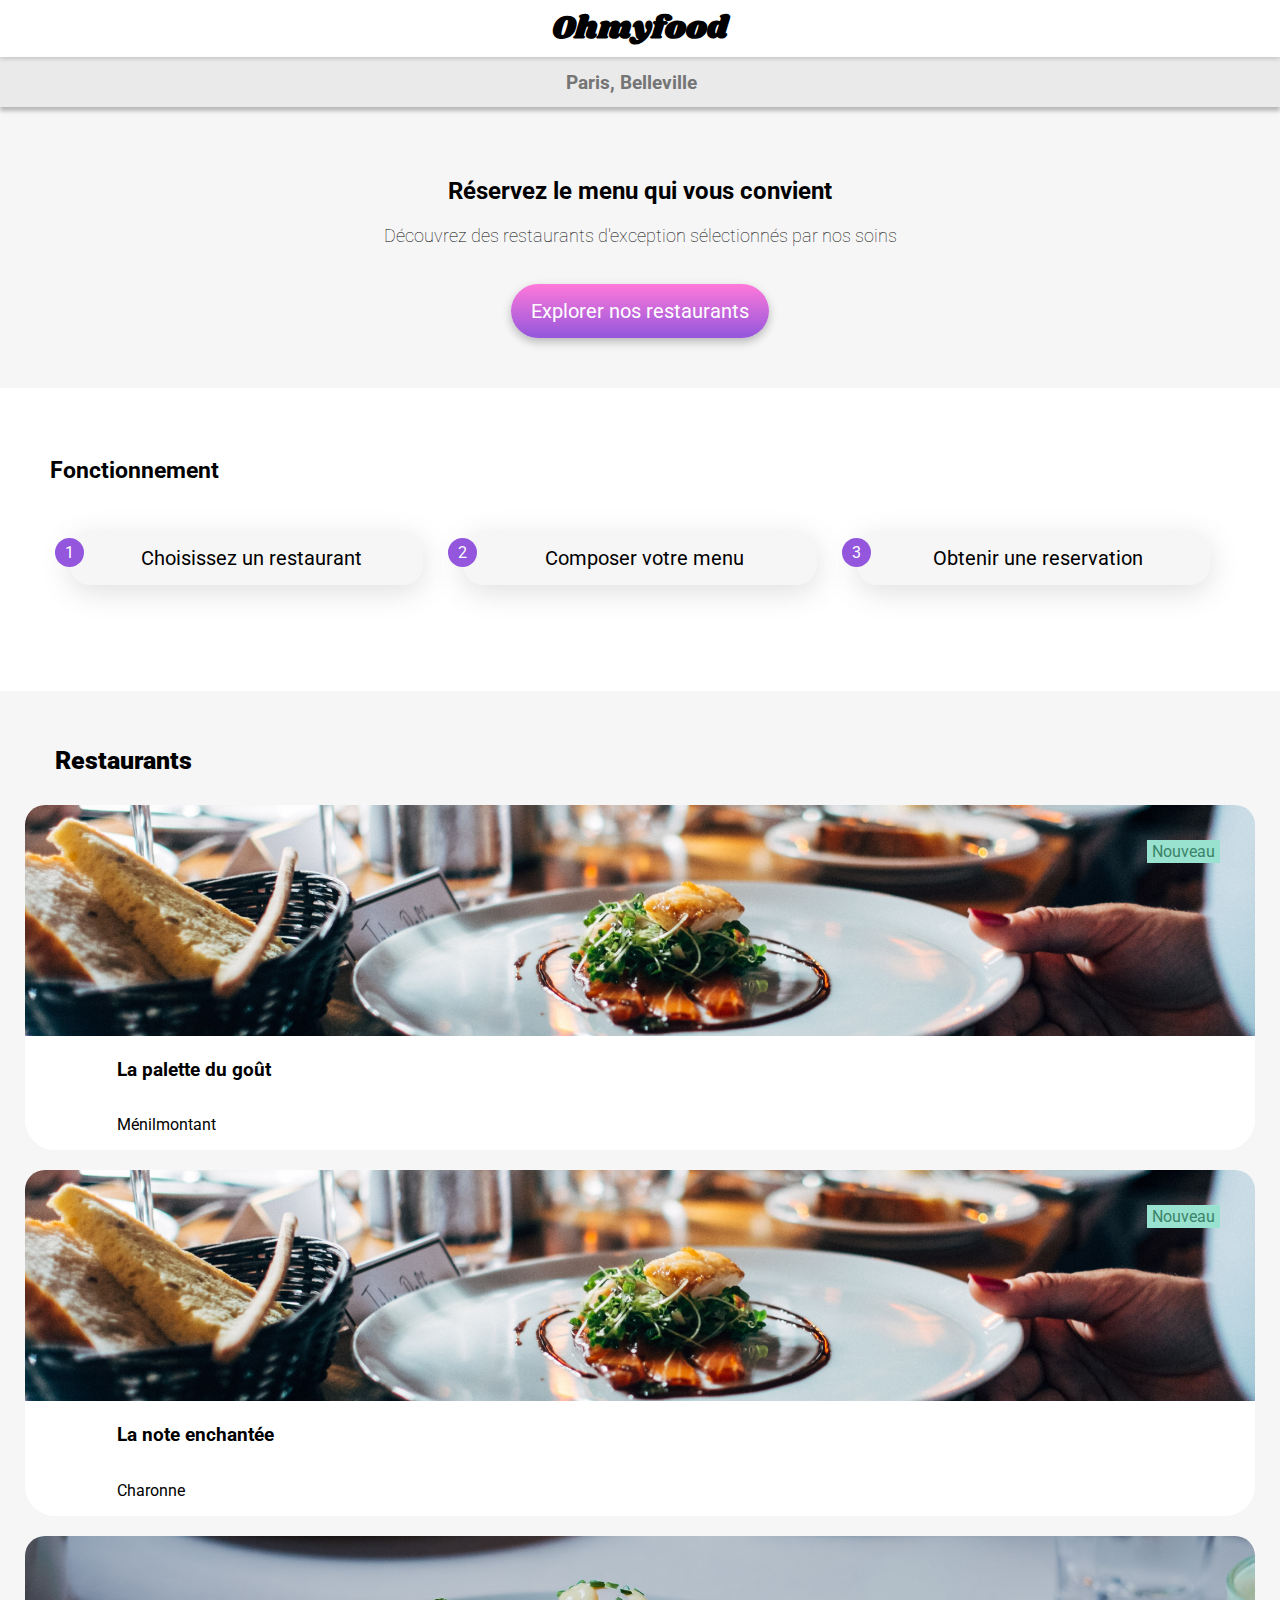
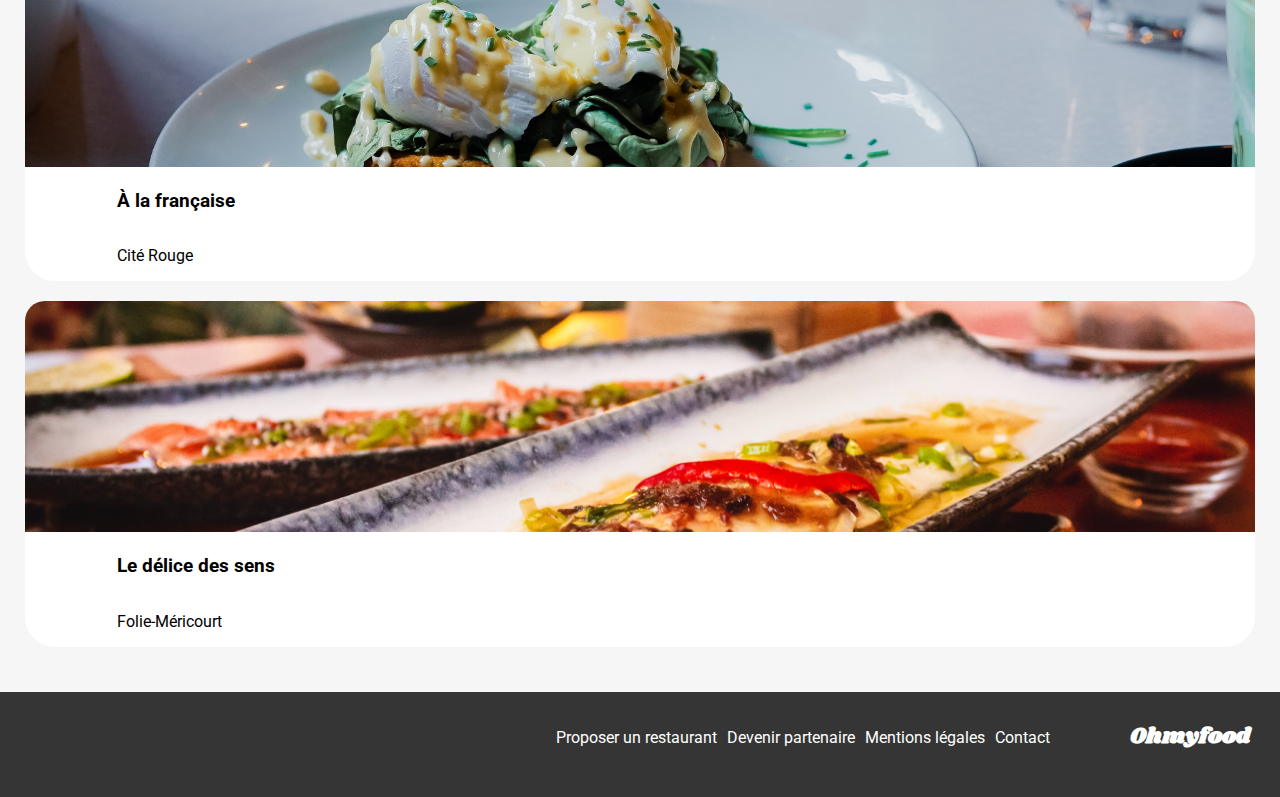
==== commit 18d68ea5: "Projet terminé (Presentation Soutenance)" ====
--- a/index.html
+++ b/index.html
@@ -6,21 +6,19 @@
     <title>OhmyFood</title>
 
     <link rel="preconnect" href="https://fonts.googleapis.com">
-<link rel="preconnect" href="https://fonts.gstatic.com" crossorigin>
-<link href="https://fonts.googleapis.com/css2?family=Roboto&display=swap" rel="stylesheet">
-<meta name="viewport" content="width=device-width, initial-scale=1.0">
-    
+    <link rel="preconnect" href="https://fonts.gstatic.com" crossorigin>
+    <link href="https://fonts.googleapis.com/css2?family=Roboto&display=swap" rel="stylesheet">
+    <meta name="viewport" content="width=device-width, initial-scale=1.0">
     <link rel="preconnect" href="https://fonts.googleapis.com">
     <link rel="preconnect" href="https://fonts.gstatic.com" crossorigin>
     <link href="https://fonts.googleapis.com/css2?family=Shrikhand&display=swap" rel="stylesheet">  
     <link rel="preconnect" href="https://fonts.googleapis.com">
-<link rel="preconnect" href="https://fonts.gstatic.com" crossorigin>
-<link href="https://fonts.googleapis.com/css2?family=Roboto:wght@100;300;400;500;700;900&display=swap" rel="stylesheet">
-
-<link rel="stylesheet" href="https://cdnjs.cloudflare.com/ajax/libs/font-awesome/6.2.1/css/all.min.css"
+    <link rel="preconnect" href="https://fonts.gstatic.com" crossorigin>
+    <link href="https://fonts.googleapis.com/css2?family=Roboto:wght@100;300;400;500;700;900&display=swap" rel="stylesheet">
+    <link rel="stylesheet" href="https://cdnjs.cloudflare.com/ajax/libs/font-awesome/6.2.1/css/all.min.css"
         integrity="sha512-MV7K8+y+gLIBoVD59lQIYicR65iaqukzvf/nwasF0nqhPay5w/9lJmVM2hMDcnK1OnMGCdVK+iQrJ7lzPJQd1w=="
         crossorigin="anonymous" referrerpolicy="no-referrer" >
-<link href="style/main.css" rel="stylesheet">
+    <link href="style/main.css" rel="stylesheet">
 
 </head>
 
@@ -67,7 +65,7 @@
     
         <ol class="liste">  
             <li class="liste__item">
-                    <button class="btn" type="button">
+                <button class="btn" type="button">
                     <i class="fa-solid fa-mobile-screen-button"></i>
                     Choisissez un restaurant
                 </button>
@@ -81,7 +79,7 @@
             <li class="liste__item">
                 <button class="btn" type="button">
                     <span class="pruple">  
-                    <i class="fa-solid fa-shop" style="color:#7b38d8";> </i>
+                    <i class="fa-solid fa-shop"> </i>
                     </span>     
                     Obtenir une reservation
                 </button>
@@ -123,7 +121,7 @@
                     <h3>La note enchantée </h3>
                     <p> Charonne</p>
                     </div>
-             <div class="card__content__icon">
+                <div class="card__content__icon">
                         <button class="blackheart"><i class="fa-regular fa-heart"></i> </button>
                         <button class="pinkheart"> <i class="fa-solid fa-heart"></i> </button>
                     </div>       
@@ -136,7 +134,6 @@
         <a href="menus/a_la_francaise.html">
             <article class="card">
                 <div class="card__window">
-                <span class="card__nouveau">Nouveau</span>
                 <img  class="card__img" src="images/restaurants/toa-heftiba-DQKerTsQwi0-unsplash.jpg" alt="Photo d'un menu">
                 </div>
                 <div class="card__content">
--- a/style/main.css
+++ b/style/main.css
@@ -53,7 +53,15 @@
   padding: 5px;
 }
 
-/***   box-shadow: outset -4px 0px 17px 1px #353535;****/
+.header-resto .return {
+  font-size: 20px;
+}
+.header-resto .return .fa-solid, .header-resto .return .fasi {
+  position: relative;
+  right: 15px;
+  bottom: 15px;
+}
+
 .navigation {
   position: relative;
   display: flex;
@@ -89,6 +97,7 @@
 .footer__titre {
   font-family: "Shrikhand", sans-serif;
   color: white;
+  padding-left: 40px;
 }
 .footer__liste {
   list-style: none;
@@ -98,13 +107,14 @@
 
 @media (min-width: 768px) {
   .footer {
+    margin: 0px;
     padding-bottom: 5px;
     height: 100px;
     display: flex;
     flex-direction: row-reverse;
     justify-content: right;
     align-items: last baseline;
-    gap: 60px;
+    width: 100%;
   }
   .footer__titre {
     display: flex;
@@ -112,11 +122,14 @@
     align-items: center;
     justify-content: center;
     font-size: 22px;
+    padding: 20px 30px 20px 0px;
+    margin-left: 60px;
   }
   .footer__liste {
+    margin: 0px 20px 0px 20px;
     display: flex;
     flex-direction: row;
-    gap: 20px;
+    gap: 10px;
   }
 }
 body {
@@ -129,69 +142,6 @@
   text-decoration: none;
 }
 
-.loader {
-  position: fixed;
-  height: 100%;
-  width: 100%;
-  background-color: rgb(249, 215, 237);
-  animation: loading 3s;
-  z-index: 10;
-  opacity: 0;
-  display: flex;
-  flex-direction: row;
-  justify-content: center;
-  align-items: center;
-}
-
-@keyframes loading {
-  0% {
-    opacity: 1;
-    background-color: rgb(249, 215, 237);
-  }
-  95% {
-    background-color: rgb(249, 215, 237);
-    opacity: 1;
-  }
-  100% {
-    opacity: 0;
-    background-color: #99E2D0;
-  }
-}
-.brand {
-  position: relative;
-  font-family: "Shrikhand", sans-serif;
-  font-size: 60px;
-  animation: effectload 3s;
-}
-
-.o {
-  color: #FF79DA;
-  font-family: "Shrikhand", sans-serif;
-}
-
-.m {
-  color: #99E2D0;
-  font-family: "Shrikhand", sans-serif;
-}
-
-.f {
-  color: #9356DC;
-  font-family: "Shrikhand", sans-serif;
-}
-
-@keyframes effectload {
-  0% {
-    scale: 1;
-  }
-  50% {
-    scale: 1.5;
-    rotate: 0deg;
-  }
-  100% {
-    scale: 0.8;
-    rotate: 360deg;
-  }
-}
 .reservation {
   background-color: #F6F6F6;
   text-align: center;
@@ -246,6 +196,7 @@
   padding: 5px 10px;
 }
 .fonctionnement .liste__item {
+  padding: 8px 0px 10px 0px;
   position: relative;
   list-style-type: none;
   counter-increment: nbr;
@@ -268,6 +219,9 @@
   transition: 1s;
   transition-property: calc(background-color);
 }
+.fonctionnement .liste button i {
+  padding: 5px;
+}
 .fonctionnement .liste button:hover {
   background-color: rgba(146, 86, 220, 0.3725490196);
 }
@@ -284,24 +238,25 @@
 }
 
 .new {
-  display: inline-block;
   color: #3b8468;
   background-color: #99E2D0;
   padding: 2px 5px 2px 5px;
   z-index: 2;
-  position: relative;
+  position: absolute;
   top: 35px;
-  left: 80%;
+  right: 35px;
 }
 
 .card {
+  position: relative;
   background-color: white;
   border-radius: 30px;
   margin-bottom: 20px;
 }
 .card__img {
+  position: relative;
   z-index: 1;
-  height: 60%;
+  height: 231px;
   width: 100%;
   -o-object-fit: cover;
      object-fit: cover;
@@ -331,18 +286,29 @@
   justify-content: center;
   align-items: center;
 }
-.card .fa-solid, .card .fas {
+.card .blackheart {
+  font-size: 20px;
+  position: absolute;
+  opacity: 1;
+  border: none;
+  background-color: transparent;
+  transition: 1s;
+}
+.card .blackheart:hover {
+  opacity: 0;
+}
+.card .pinkheart {
   background: linear-gradient(180deg, #FF79DA, #9356DC);
   background-clip: text;
   -webkit-background-clip: text;
   -webkit-text-fill-color: transparent;
-  position: static;
+  position: absolute;
+  border: none;
+  font-size: 20px;
   opacity: 0;
-}
-.card .fa-regular, .card .far {
-  font-size: 20px;
-  position: absolute;
-  transition: 2s;
+  transition: 1s;
+}
+.card .pinkheart:hover {
   opacity: 1;
 }
 
@@ -380,28 +346,32 @@
   .fonctionnement .liste button {
     width: 100%;
     border: none;
-    border-radius: 30px;
+    border-radius: 20px;
     background-color: #F6F6F6;
     box-shadow: rgba(100, 100, 111, 0.2) 0px 7px 29px 0px;
     margin-bottom: 10px;
-    padding: 25px;
+    padding: 15px 40px 15px 40px;
     font-size: 20px;
   }
-  .restaurants {
+  .fonctionnement .liste button i {
+    padding: 5px;
+  }
+  .fonctionnement .main {
+    margin-bottom: 40px;
+  }
+  .fonctionnement .restaurants {
+    padding: 50px;
     background-color: #F6F6F6;
-    padding: 50px;
-  }
-  .restaurants__titre {
+  }
+  .fonctionnement .restaurants__titre {
     text-align: left;
     display: flex;
     justify-content: left;
   }
-  .restaurants__cartes {
+  .fonctionnement .restaurants__cartes {
     display: grid;
     grid-template-columns: 1fr 1fr;
-    width: 100%;
     gap: 60px;
-    flex-wrap: wrap;
     padding-bottom: 30px;
   }
 }
@@ -411,6 +381,10 @@
   text-decoration: none;
 }
 
+.main {
+  background-color: #F6F6F6;
+}
+
 .header-resto {
   position: static;
   z-index: 3;
@@ -425,36 +399,76 @@
   font-weight: 900;
 }
 
-.blackheart {
-  font-size: 20px;
+@keyframes apparition {
+  0% {
+    opacity: 0;
+  }
+  to {
+    opacity: 1;
+  }
+}
+.entree, .plats, .desserts {
+  opacity: 0;
+  animation: apparition 1s;
+  animation-fill-mode: both;
+}
+
+.entree {
+  animation-delay: 0.5s;
+}
+
+.plats {
+  animation-delay: 1s;
+}
+
+.desserts {
+  animation-delay: 1.5s;
+}
+
+.heart {
+  font-size: 28px;
+  position: relative;
+  top: 30px;
+  padding-right: 50px;
+}
+.heart .blackheart {
+  font-size: inherit;
   position: absolute;
   opacity: 1;
   border: none;
   background-color: transparent;
-}
-
-.pinkheart {
+  transition: 1s;
+}
+.heart .blackheart:focus {
+  opacity: 0;
+}
+.heart .pinkheart {
   background: linear-gradient(180deg, #FF79DA, #9356DC);
   background-clip: text;
   -webkit-background-clip: text;
   -webkit-text-fill-color: transparent;
   position: absolute;
   border: none;
-  font-size: 20px;
+  font-size: inherit;
   opacity: 0;
-}
-
-.pinkheart:focus {
+  transition: 1s;
+}
+.heart .pinkheart:focus {
   opacity: 1;
 }
 
 .window {
   width: 100%;
 }
-.window__img {
-  height: auto;
+.window img {
+  height: 280px;
   -o-object-fit: cover;
      object-fit: cover;
+}
+@media (min-width: 768px) {
+  .window img {
+    height: 380px;
+  }
 }
 
 .main {
@@ -481,8 +495,7 @@
 .title {
   display: flex;
   flex-direction: row;
-  justify-content: space-around;
-  align-items: center;
+  justify-content: space-between;
 }
 
 .restoname {
@@ -507,21 +520,26 @@
 }
 
 .carde {
+  cursor: pointer;
+  position: relative;
+  border-radius: 15px;
+  display: flex;
   background-color: white;
-  border-radius: 30px;
-  display: flex;
-  justify-content: space-between;
-  display: flex;
-  background-color: white;
-  width: 100%;
   overflow: hidden;
-  margin: 20px;
+  margin: 20px 0;
   box-shadow: 5px 5px 3px #EAEAEA;
 }
 .carde:hover .selectChoice {
   margin: 0;
   transition: all 0.5s;
   cursor: pointer;
+}
+.carde h4, .carde p {
+  text-wrap: nowrap;
+  text-overflow: ellipsis;
+  overflow: hidden;
+  margin-top: 10px;
+  margin-bottom: 10px;
 }
 .carde .selectChoice {
   display: flex;
@@ -531,39 +549,55 @@
   font-weight: bold;
   font-size: 20px;
   align-items: center;
-  border-radius: 0px 15px 15px 0px;
   width: 50px;
-  margin-right: -60PX;
+  position: absolute;
+  right: -50px;
+  height: 100%;
 }
 .carde:hover .selectChoice i {
   animation: spin 1s;
 }
 .carde .description {
-  padding: 20px;
-  display: flex;
-  flex-direction: column;
-  overflow: hidden;
-  justify-content: space-between;
+  flex: 1;
   padding: 0.5rem 0 0.5rem 1rem;
 }
 .carde .description:hover {
   cursor: pointer;
 }
 .carde .price {
-  display: flex;
-  align-items: center;
-  display: flex;
-  justify-content: center;
-  width: 30px;
   font-weight: bold;
-  align-items: flex-end;
-  padding: 0 0.5rem 0.5rem 0;
-  border-radius: 0px 15px 15px 0px;
-}
-.carde .price:hover {
-  cursor: pointer;
-}
-
+  padding: 45px 20px;
+  position: absolute;
+  right: 0;
+}
+.carde:hover h4, .carde:hover p {
+  width: 70%;
+}
+.carde:hover .selectChoice {
+  animation: check 1s;
+  animation-fill-mode: both;
+}
+.carde:hover .price {
+  animation: price 1s;
+  animation-fill-mode: both;
+}
+
+@keyframes check {
+  0% {
+    right: -50px;
+  }
+  100% {
+    right: 0;
+  }
+}
+@keyframes price {
+  0% {
+    margin-right: 0px;
+  }
+  100% {
+    margin-right: 50px;
+  }
+}
 @keyframes spin {
   0% {
     transform: rotate(0deg);
@@ -580,20 +614,6 @@
     opacity: 1;
   }
 }
-@keyframes apparition {
-  0% {
-    opacity: 0;
-    transform: translateY(20px);
-  }
-  to {
-    opacity: 1;
-    transform: translateY(0);
-  }
-}
-.plat {
-  font-weight: 900;
-}
-
 .commander {
   background-color: #F6F6F6;
   display: flex;
@@ -620,8 +640,16 @@
   opacity: 0.7;
 }
 @media (min-width: 768px) {
-  .commander .main {
-    width: 768px;
+  .commander .title {
+    display: flex;
+    flex-direction: row;
+    justify-content: center;
+    gap: 20px;
+  }
+  .commander .restoname {
+    font-family: "Shrikhand", sans-serif;
+    text-align: center;
+    font-size: 28px;
   }
   .commander .window {
     width: 100%;
@@ -634,30 +662,141 @@
   }
 }
 
-.presentation .entree {
-  animation: fadeone 4s;
-}
-
-@keyframes fadeone {
-  0% {
+@media (min-width: 768px) {
+  .title {
+    display: flex;
+    flex-direction: row;
+    justify-content: center;
+    gap: 25px;
+  }
+}
+.loader {
+  position: fixed;
+  top: 0;
+  height: 100%;
+  width: 100%;
+  background-color: rgb(252, 237, 237);
+  animation: loading 1s;
+  animation-delay: 3s;
+  animation-fill-mode: both;
+  z-index: 10;
+  opacity: 0;
+  display: flex;
+  flex-direction: column;
+  justify-content: center;
+  align-items: center;
+}
+.loader .loadericon {
+  font-size: 30px;
+  color: #c84da5;
+  margin: 60px;
+  animation: icon 3s;
+  opacity: 0;
+  z-index: 6;
+  position: absolute;
+  display: flex;
+  justify-content: center;
+  align-items: first baseline;
+  border: solid 5px #f080d0;
+  border-radius: 50px;
+  padding: 20px;
+  z-index: 4;
+}
+.loader .brand {
+  position: relative;
+  font-family: "Shrikhand", sans-serif;
+  font-size: 60px;
+  opacity: 0;
+  animation: effectload 3s ease-out;
+  text-shadow: 3px 3px 8px rgba(120, 44, 74, 0.604);
+}
+.loader .brand .o {
+  color: #FF79DA;
+  font-family: "Shrikhand", sans-serif;
+}
+.loader .brand .m {
+  color: #99E2D0;
+  font-family: "Shrikhand", sans-serif;
+}
+.loader .brand .f {
+  color: #9356DC;
+  font-family: "Shrikhand", sans-serif;
+}
+
+@keyframes loading {
+  0% {
+    opacity: 1;
+    background-color: rgb(239, 237, 255);
+  }
+  50% {
+    background-color: rgb(239, 237, 254);
+  }
+  100% {
     opacity: 0;
+    z-index: -1;
+  }
+}
+@keyframes icon {
+  0% {
+    opacity: 1;
+    top: -50px;
+    scale: 1;
+  }
+  15% {
+    opacity: 1;
+  }
+  20% {
+    scale: 1;
+  }
+  45% {
+    scale: 1;
+  }
+  50% {
+    opacity: 1;
+    scale: 1.5;
+    padding: 10px;
+    top: 100px;
+    rotate: 360deg;
+  }
+  65% {
+    top: 100px;
+    scale: 1;
+  }
+  75% {
+    top: -50px;
+    z-index: -1;
   }
   100% {
+    opacity: 0;
+    top: -50px;
+    z-index: -1;
+  }
+}
+@keyframes effectload {
+  0% {
+    opacity: 0;
+    scale: 1;
+    text-shadow: 3px 3px 8px rgba(120, 44, 74, 0.604);
+  }
+  15% {
     opacity: 1;
   }
-}
-.desserts {
-  animation: fadethree 4s;
-}
-
-@keyframes fadethree {
-  0% {
+  40% {
+    text-shadow: 15px 15px 8px rgba(237, 173, 213, 0.777);
+  }
+  50% {
+    scale: 1.5;
+    rotate: 0deg;
+    text-shadow: 15px 15px 8px rgba(237, 173, 213, 0.777);
+  }
+  60% {
+    text-shadow: 3px 3px 8px rgba(120, 44, 74, 0.604);
+    opacity: 0.8;
+  }
+  100% {
+    scale: 0.8;
+    rotate: 360deg;
+    text-shadow: 3px 3px 8px rgba(120, 44, 74, 0.604);
     opacity: 0;
   }
-  40% {
-    opacity: 0;
-  }
-  100% {
-    opacity: 1;
-  }
 }/*# sourceMappingURL=main.css.map */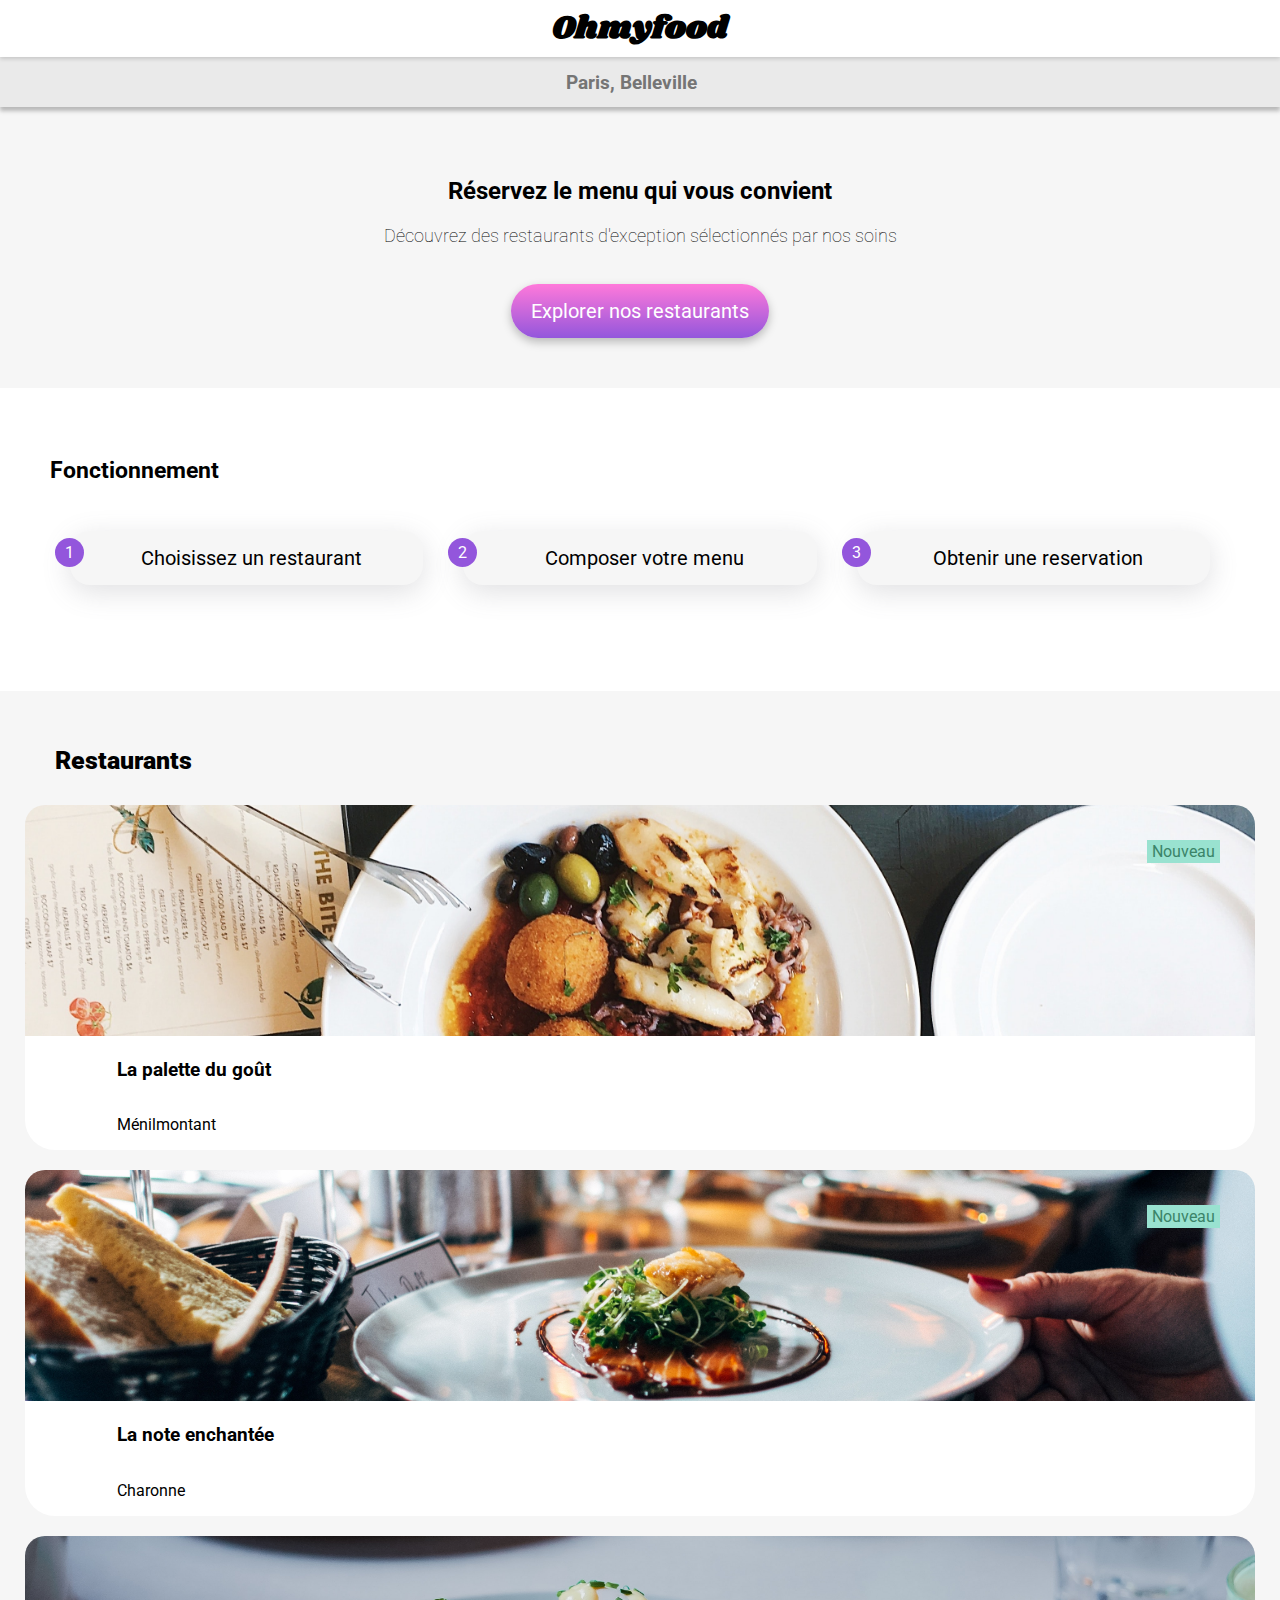
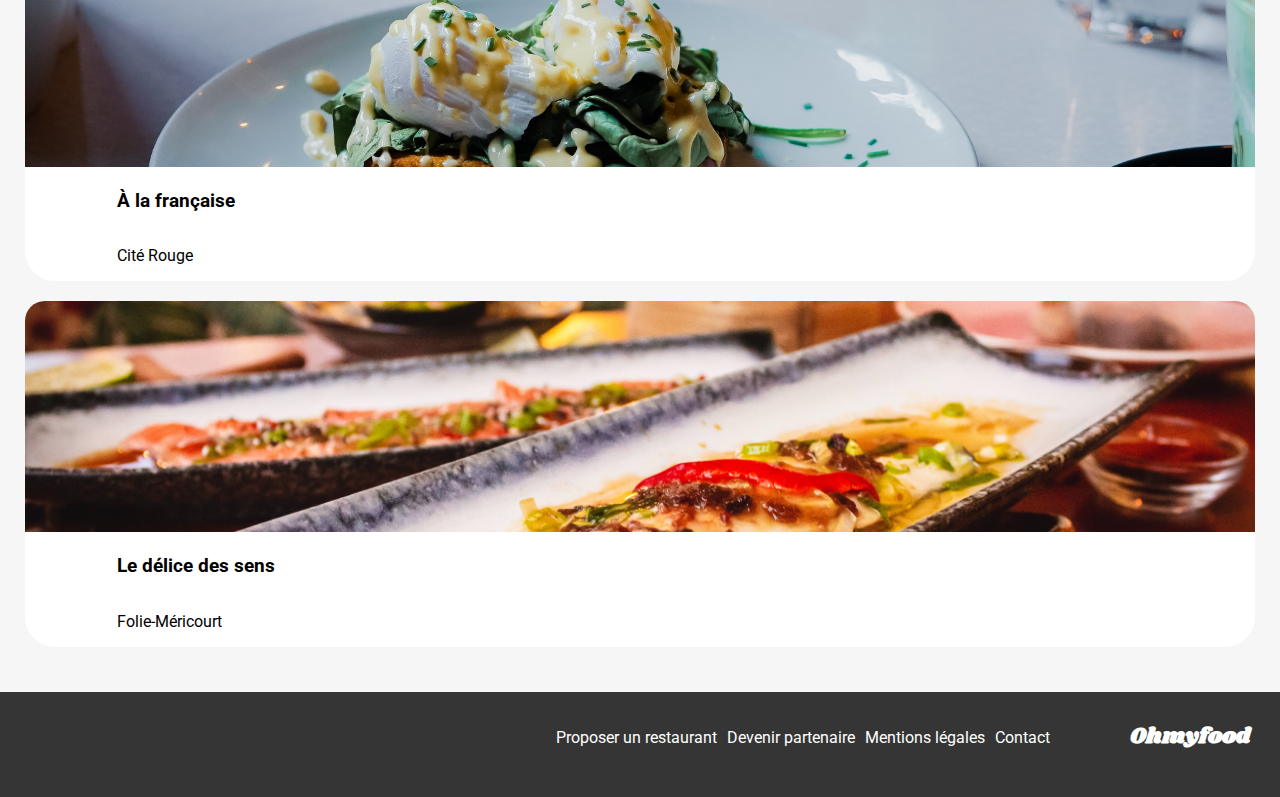
==== commit 28237f3a: "Version finale pour présentation du 02/07/2024" ====
--- a/index.html
+++ b/index.html
@@ -96,7 +96,7 @@
         <a href="./menus/palette_gout.html">
             <article class="card">  
                     <span class="new"> Nouveau </span>
-                <img class="card__img" src="images/restaurants/jay-wennington-N_Y88TWmGwA-unsplash.jpg" alt="Photo d'un menu">
+                <img class="card__img" src="images/restaurants/stil-u2Lp8tXIcjw-unsplash.jpg" alt="Photo d'un menu">
                 <div class="card__content">
                     <div class="card__content__txt">
                         <h3>La palette du goût </h3>
--- a/style/main.css
+++ b/style/main.css
@@ -381,10 +381,6 @@
   text-decoration: none;
 }
 
-.main {
-  background-color: #F6F6F6;
-}
-
 .header-resto {
   position: static;
   z-index: 3;
@@ -399,76 +395,36 @@
   font-weight: 900;
 }
 
-@keyframes apparition {
-  0% {
-    opacity: 0;
-  }
-  to {
-    opacity: 1;
-  }
-}
-.entree, .plats, .desserts {
-  opacity: 0;
-  animation: apparition 1s;
-  animation-fill-mode: both;
-}
-
-.entree {
-  animation-delay: 0.5s;
-}
-
-.plats {
-  animation-delay: 1s;
-}
-
-.desserts {
-  animation-delay: 1.5s;
-}
-
-.heart {
-  font-size: 28px;
-  position: relative;
-  top: 30px;
-  padding-right: 50px;
-}
-.heart .blackheart {
-  font-size: inherit;
+.blackheart {
+  font-size: 20px;
   position: absolute;
   opacity: 1;
   border: none;
   background-color: transparent;
-  transition: 1s;
-}
-.heart .blackheart:focus {
-  opacity: 0;
-}
-.heart .pinkheart {
+}
+
+.pinkheart {
   background: linear-gradient(180deg, #FF79DA, #9356DC);
   background-clip: text;
   -webkit-background-clip: text;
   -webkit-text-fill-color: transparent;
   position: absolute;
   border: none;
-  font-size: inherit;
+  font-size: 20px;
   opacity: 0;
-  transition: 1s;
-}
-.heart .pinkheart:focus {
+}
+
+.pinkheart:focus {
   opacity: 1;
 }
 
 .window {
   width: 100%;
 }
-.window img {
-  height: 280px;
+.window__img {
+  height: auto;
   -o-object-fit: cover;
      object-fit: cover;
-}
-@media (min-width: 768px) {
-  .window img {
-    height: 380px;
-  }
 }
 
 .main {
@@ -495,7 +451,8 @@
 .title {
   display: flex;
   flex-direction: row;
-  justify-content: space-between;
+  justify-content: space-around;
+  align-items: center;
 }
 
 .restoname {
@@ -520,13 +477,15 @@
 }
 
 .carde {
-  cursor: pointer;
-  position: relative;
-  border-radius: 15px;
-  display: flex;
   background-color: white;
+  border-radius: 30px;
+  display: flex;
+  justify-content: space-between;
+  display: flex;
+  background-color: white;
+  width: 100%;
   overflow: hidden;
-  margin: 20px 0;
+  margin: 20px;
   box-shadow: 5px 5px 3px #EAEAEA;
 }
 .carde:hover .selectChoice {
@@ -534,13 +493,6 @@
   transition: all 0.5s;
   cursor: pointer;
 }
-.carde h4, .carde p {
-  text-wrap: nowrap;
-  text-overflow: ellipsis;
-  overflow: hidden;
-  margin-top: 10px;
-  margin-bottom: 10px;
-}
 .carde .selectChoice {
   display: flex;
   justify-content: center;
@@ -549,55 +501,39 @@
   font-weight: bold;
   font-size: 20px;
   align-items: center;
+  border-radius: 0px 15px 15px 0px;
   width: 50px;
-  position: absolute;
-  right: -50px;
-  height: 100%;
+  margin-right: -60PX;
 }
 .carde:hover .selectChoice i {
   animation: spin 1s;
 }
 .carde .description {
-  flex: 1;
+  padding: 20px;
+  display: flex;
+  flex-direction: column;
+  overflow: hidden;
+  justify-content: space-between;
   padding: 0.5rem 0 0.5rem 1rem;
 }
 .carde .description:hover {
   cursor: pointer;
 }
 .carde .price {
+  display: flex;
+  align-items: center;
+  display: flex;
+  justify-content: center;
+  width: 30px;
   font-weight: bold;
-  padding: 45px 20px;
-  position: absolute;
-  right: 0;
-}
-.carde:hover h4, .carde:hover p {
-  width: 70%;
-}
-.carde:hover .selectChoice {
-  animation: check 1s;
-  animation-fill-mode: both;
-}
-.carde:hover .price {
-  animation: price 1s;
-  animation-fill-mode: both;
-}
-
-@keyframes check {
-  0% {
-    right: -50px;
-  }
-  100% {
-    right: 0;
-  }
-}
-@keyframes price {
-  0% {
-    margin-right: 0px;
-  }
-  100% {
-    margin-right: 50px;
-  }
-}
+  align-items: flex-end;
+  padding: 0 0.5rem 0.5rem 0;
+  border-radius: 0px 15px 15px 0px;
+}
+.carde .price:hover {
+  cursor: pointer;
+}
+
 @keyframes spin {
   0% {
     transform: rotate(0deg);
@@ -614,6 +550,20 @@
     opacity: 1;
   }
 }
+@keyframes apparition {
+  0% {
+    opacity: 0;
+    transform: translateY(20px);
+  }
+  to {
+    opacity: 1;
+    transform: translateY(0);
+  }
+}
+.plat {
+  font-weight: 900;
+}
+
 .commander {
   background-color: #F6F6F6;
   display: flex;
@@ -640,16 +590,8 @@
   opacity: 0.7;
 }
 @media (min-width: 768px) {
-  .commander .title {
-    display: flex;
-    flex-direction: row;
-    justify-content: center;
-    gap: 20px;
-  }
-  .commander .restoname {
-    font-family: "Shrikhand", sans-serif;
-    text-align: center;
-    font-size: 28px;
+  .commander .main {
+    width: 768px;
   }
   .commander .window {
     width: 100%;
@@ -662,14 +604,6 @@
   }
 }
 
-@media (min-width: 768px) {
-  .title {
-    display: flex;
-    flex-direction: row;
-    justify-content: center;
-    gap: 25px;
-  }
-}
 .loader {
   position: fixed;
   top: 0;
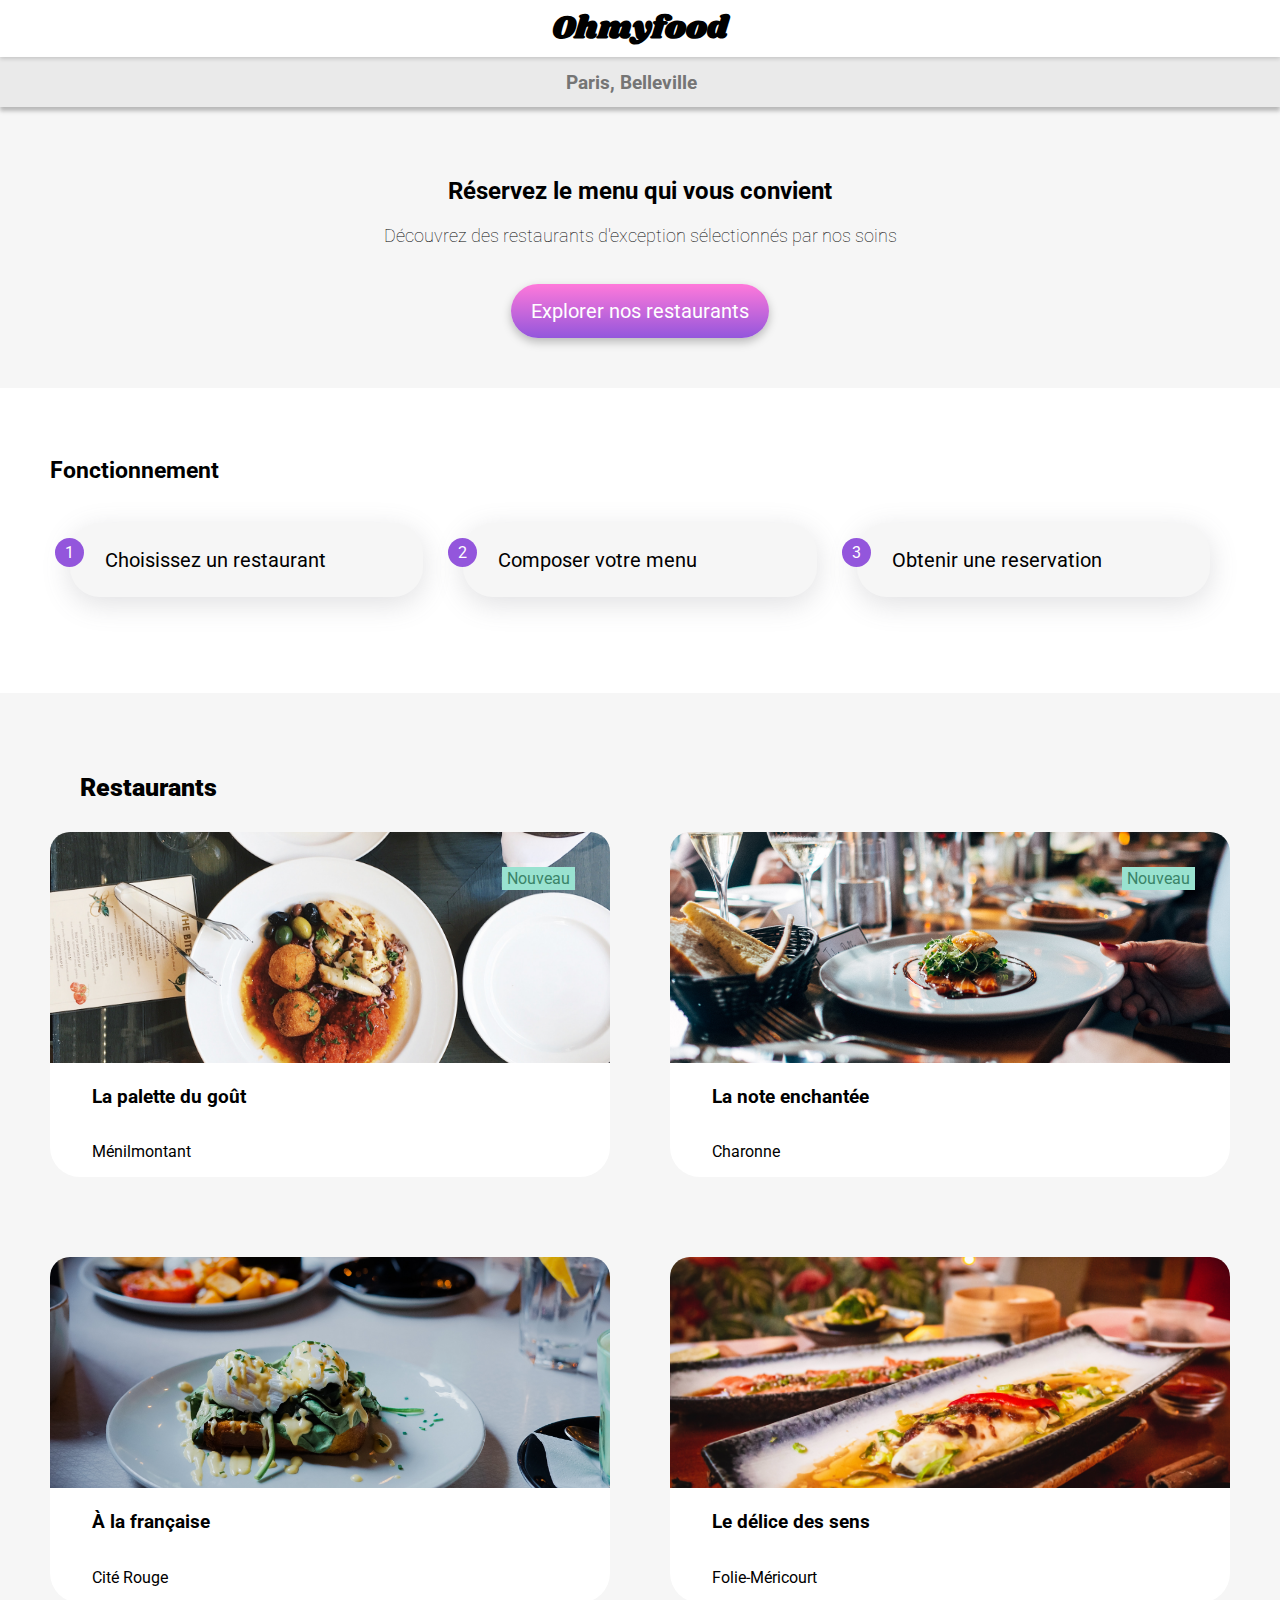
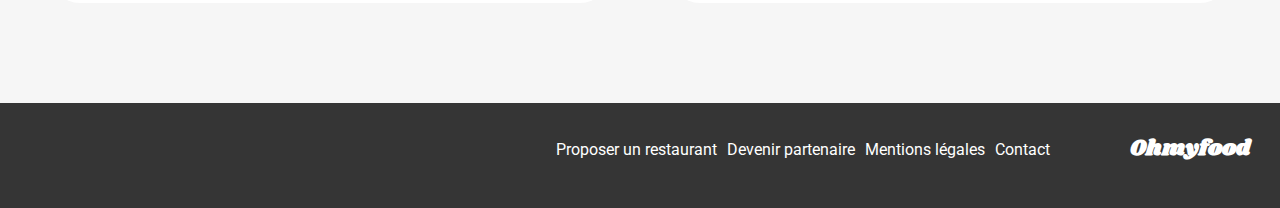
==== commit 3d4f65b1: "PROJET_Post_Soutenance" ====
--- a/index.html
+++ b/index.html
@@ -78,9 +78,9 @@
             </li>
             <li class="liste__item">
                 <button class="btn" type="button">
-                    <span class="pruple">  
+                   <span class="purple">
                     <i class="fa-solid fa-shop"> </i>
-                    </span>     
+                    </span>   
                     Obtenir une reservation
                 </button>
             </li>
--- a/style/main.css
+++ b/style/main.css
@@ -184,6 +184,7 @@
 .fonctionnement .liste {
   list-style-type: decimal;
   padding-left: 0px;
+  text-align: right;
 }
 .fonctionnement .liste__item::before {
   position: absolute;
@@ -196,7 +197,6 @@
   padding: 5px 10px;
 }
 .fonctionnement .liste__item {
-  padding: 8px 0px 10px 0px;
   position: relative;
   list-style-type: none;
   counter-increment: nbr;
@@ -210,17 +210,22 @@
 .fonctionnement .liste button {
   width: 100%;
   border: none;
-  border-radius: 30px;
+  border-radius: 25px;
   background-color: #F6F6F6;
   box-shadow: rgba(100, 100, 111, 0.2) 0px 7px 29px 0px;
   margin-bottom: 10px;
-  padding: 25px;
+  padding: 25px 25px 25px 40px;
+  gap: 10px;
   font-size: 20px;
   transition: 1s;
   transition-property: calc(background-color);
+  text-align: left;
+}
+.fonctionnement .liste button .purple .fa-solid, .fonctionnement .liste button .purple .fas {
+  color: #9356DC;
 }
 .fonctionnement .liste button i {
-  padding: 5px;
+  padding-right: 10px;
 }
 .fonctionnement .liste button:hover {
   background-color: rgba(146, 86, 220, 0.3725490196);
@@ -346,29 +351,26 @@
   .fonctionnement .liste button {
     width: 100%;
     border: none;
-    border-radius: 20px;
+    border-radius: 30px;
     background-color: #F6F6F6;
     box-shadow: rgba(100, 100, 111, 0.2) 0px 7px 29px 0px;
     margin-bottom: 10px;
-    padding: 15px 40px 15px 40px;
+    padding: 25px;
     font-size: 20px;
   }
-  .fonctionnement .liste button i {
-    padding: 5px;
-  }
-  .fonctionnement .main {
+  .main {
     margin-bottom: 40px;
   }
-  .fonctionnement .restaurants {
+  .restaurants {
     padding: 50px;
     background-color: #F6F6F6;
   }
-  .fonctionnement .restaurants__titre {
+  .restaurants__titre {
     text-align: left;
     display: flex;
     justify-content: left;
   }
-  .fonctionnement .restaurants__cartes {
+  .restaurants__cartes {
     display: grid;
     grid-template-columns: 1fr 1fr;
     gap: 60px;
@@ -381,6 +383,11 @@
   text-decoration: none;
 }
 
+.main {
+  background-color: #F6F6F6;
+  width: 100%;
+}
+
 .header-resto {
   position: static;
   z-index: 3;
@@ -395,36 +402,76 @@
   font-weight: 900;
 }
 
-.blackheart {
-  font-size: 20px;
+@keyframes apparition {
+  0% {
+    opacity: 0;
+  }
+  to {
+    opacity: 1;
+  }
+}
+.entree, .plats, .desserts {
+  opacity: 0;
+  animation: apparition 1s;
+  animation-fill-mode: both;
+}
+
+.entree {
+  animation-delay: 0.5s;
+}
+
+.plats {
+  animation-delay: 1s;
+}
+
+.desserts {
+  animation-delay: 1.5s;
+}
+
+.heart {
+  font-size: 28px;
+  position: relative;
+  top: 30px;
+  padding-right: 50px;
+}
+.heart .blackheart {
+  font-size: inherit;
   position: absolute;
   opacity: 1;
   border: none;
   background-color: transparent;
-}
-
-.pinkheart {
+  transition: 1s;
+}
+.heart .blackheart:focus {
+  opacity: 0;
+}
+.heart .pinkheart {
   background: linear-gradient(180deg, #FF79DA, #9356DC);
   background-clip: text;
   -webkit-background-clip: text;
   -webkit-text-fill-color: transparent;
   position: absolute;
   border: none;
-  font-size: 20px;
+  font-size: inherit;
   opacity: 0;
-}
-
-.pinkheart:focus {
+  transition: 1s;
+}
+.heart .pinkheart:focus {
   opacity: 1;
 }
 
 .window {
   width: 100%;
 }
-.window__img {
-  height: auto;
+.window img {
+  height: 280px;
   -o-object-fit: cover;
      object-fit: cover;
+}
+@media (min-width: 768px) {
+  .window img {
+    height: 380px;
+  }
 }
 
 .main {
@@ -451,8 +498,7 @@
 .title {
   display: flex;
   flex-direction: row;
-  justify-content: space-around;
-  align-items: center;
+  justify-content: space-between;
 }
 
 .restoname {
@@ -477,15 +523,13 @@
 }
 
 .carde {
+  cursor: pointer;
+  position: relative;
+  border-radius: 15px;
+  display: flex;
   background-color: white;
-  border-radius: 30px;
-  display: flex;
-  justify-content: space-between;
-  display: flex;
-  background-color: white;
-  width: 100%;
   overflow: hidden;
-  margin: 20px;
+  margin: 20px 0;
   box-shadow: 5px 5px 3px #EAEAEA;
 }
 .carde:hover .selectChoice {
@@ -493,6 +537,13 @@
   transition: all 0.5s;
   cursor: pointer;
 }
+.carde h4, .carde p {
+  text-wrap: nowrap;
+  text-overflow: ellipsis;
+  overflow: hidden;
+  margin-top: 10px;
+  margin-bottom: 10px;
+}
 .carde .selectChoice {
   display: flex;
   justify-content: center;
@@ -501,39 +552,55 @@
   font-weight: bold;
   font-size: 20px;
   align-items: center;
-  border-radius: 0px 15px 15px 0px;
   width: 50px;
-  margin-right: -60PX;
+  position: absolute;
+  right: -50px;
+  height: 100%;
 }
 .carde:hover .selectChoice i {
   animation: spin 1s;
 }
 .carde .description {
-  padding: 20px;
-  display: flex;
-  flex-direction: column;
-  overflow: hidden;
-  justify-content: space-between;
+  flex: 1;
   padding: 0.5rem 0 0.5rem 1rem;
 }
 .carde .description:hover {
   cursor: pointer;
 }
 .carde .price {
-  display: flex;
-  align-items: center;
-  display: flex;
-  justify-content: center;
-  width: 30px;
   font-weight: bold;
-  align-items: flex-end;
-  padding: 0 0.5rem 0.5rem 0;
-  border-radius: 0px 15px 15px 0px;
-}
-.carde .price:hover {
-  cursor: pointer;
-}
-
+  padding: 45px 20px;
+  position: absolute;
+  right: 0;
+}
+.carde:hover h4, .carde:hover p {
+  width: 70%;
+}
+.carde:hover .selectChoice {
+  animation: check 1s;
+  animation-fill-mode: both;
+}
+.carde:hover .price {
+  animation: price 1s;
+  animation-fill-mode: both;
+}
+
+@keyframes check {
+  0% {
+    right: -50px;
+  }
+  100% {
+    right: 0;
+  }
+}
+@keyframes price {
+  0% {
+    margin-right: 0px;
+  }
+  100% {
+    margin-right: 50px;
+  }
+}
 @keyframes spin {
   0% {
     transform: rotate(0deg);
@@ -550,21 +617,9 @@
     opacity: 1;
   }
 }
-@keyframes apparition {
-  0% {
-    opacity: 0;
-    transform: translateY(20px);
-  }
-  to {
-    opacity: 1;
-    transform: translateY(0);
-  }
-}
-.plat {
-  font-weight: 900;
-}
-
 .commander {
+  margin: 0;
+  width: 100%;
   background-color: #F6F6F6;
   display: flex;
   justify-content: center;
@@ -589,21 +644,29 @@
   filter: brightness(50% M);
   opacity: 0.7;
 }
+
 @media (min-width: 768px) {
-  .commander .main {
-    width: 768px;
-  }
-  .commander .window {
+  .title {
+    display: flex;
+    flex-direction: row;
+    justify-content: center;
+    gap: 25px;
+  }
+  .restoname {
+    font-family: "Shrikhand", sans-serif;
+    text-align: center;
+    font-size: 28px;
+  }
+  .window {
     width: 100%;
     height: 383px;
   }
-  .commander .window__img {
+  .window__img {
     width: 100%;
     -o-object-fit: cover;
        object-fit: cover;
   }
 }
-
 .loader {
   position: fixed;
   top: 0;
